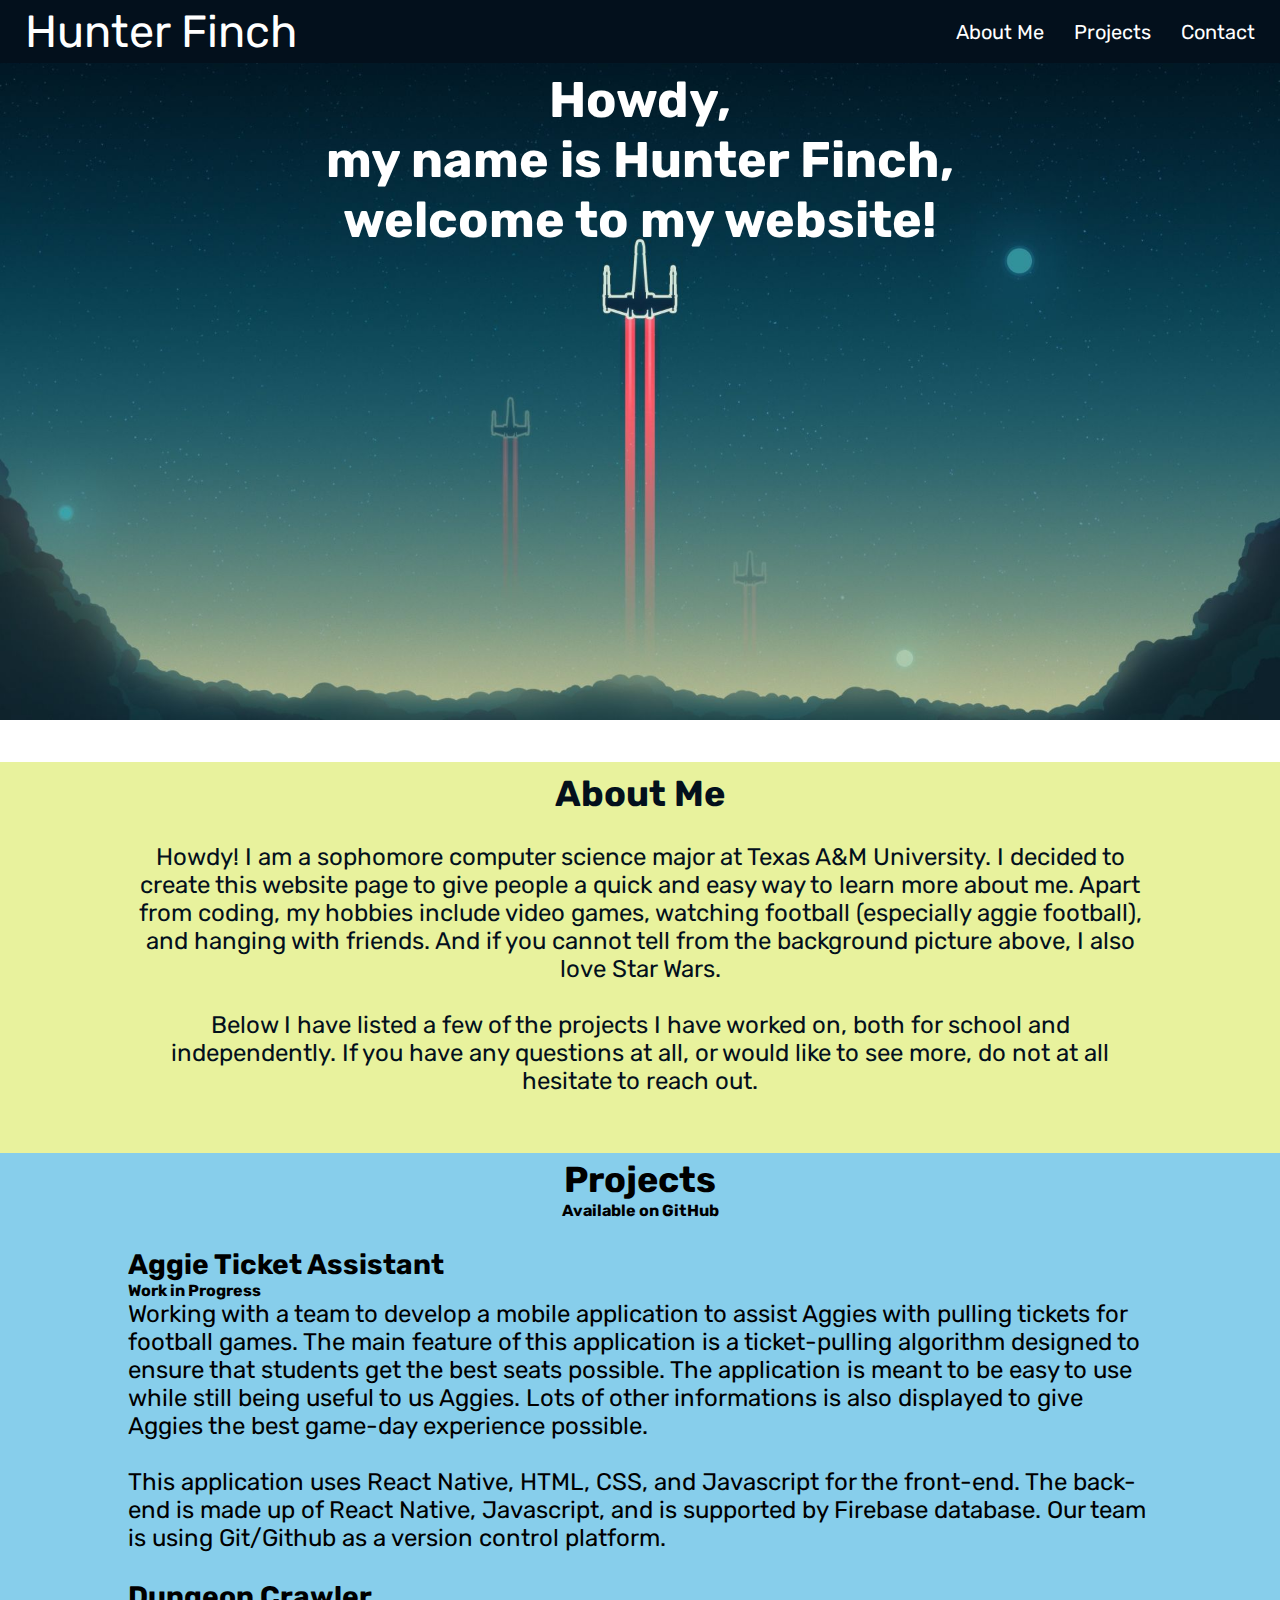
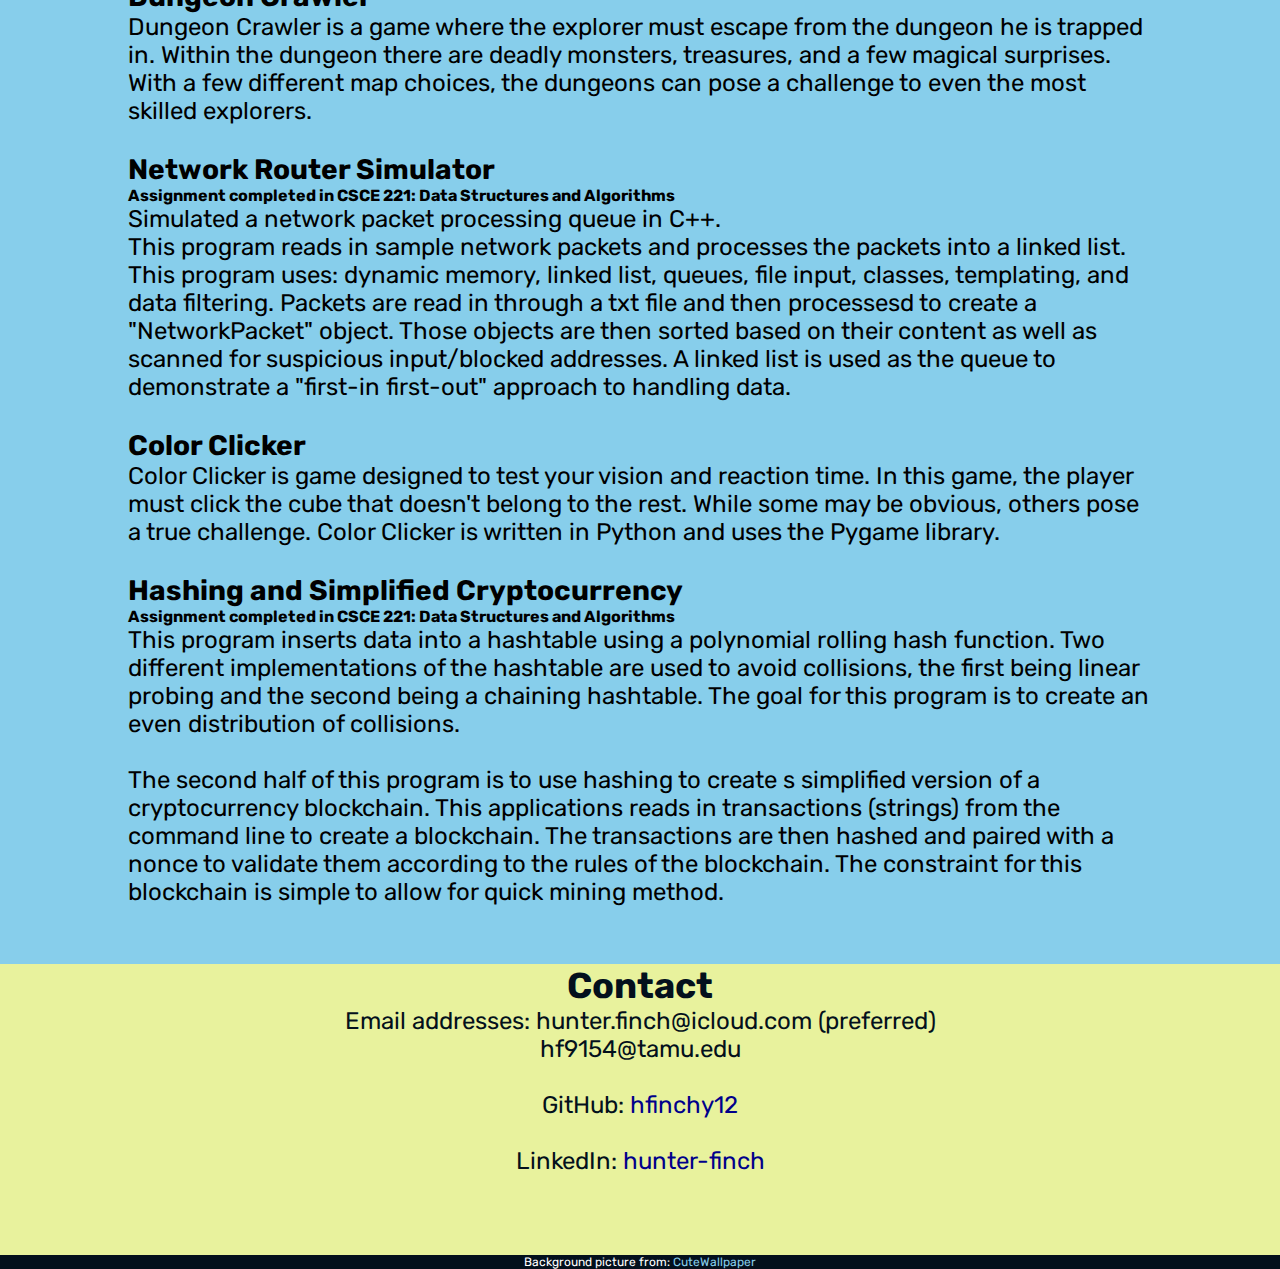
==== index.html @ 1e750029 "added projects" ====
<!doctype html>
<html lang="en">

<head>
    <!-- Required meta tags -->
    <meta charset="utf-8">
    <meta name="viewport" content="width=device-width, initial-scale=1">

    <link href="styles.css" rel="stylesheet">
    <title>Hunter Finch</title>
</head>



<body>
    <div class = "bar">
        <header class="site-header">
            <a href="#" id="myNameOnHeader">Hunter Finch</a>
            <nav class="site-navigation">
                <ul id="navbar">
                    <li id= "about"><a href="#jumpToAboutMe">About Me</a></li>
                    <li id= "projects"><a href="#jumpToProjects">Projects</a></li>
                    <li id= "contact"><a href="#jumpToContacts">Contact</a></li>
                </ul>
            </nav>
        </header>
    </div>
        


    <div class = "bodyArea">
        <main>
            <section class="introduction">
                <div class= "introstatement">
                    <h1>Howdy, </br>my name is Hunter Finch,</br>welcome to my website!</h1>
                </div>
            </section>
            <a class="jumpPoint" id="jumpToAboutMe"></a>
            <div class= "part1">
                <h2>About Me</h2></br>
                <p>
                    Howdy! I am a sophomore computer science major at Texas A&M University.
                    I decided to create this website page to give people a quick and easy way to learn more about me.
                    <!--The reason I decided to study computer science is because of the instant gratification the programming enables.
                    No other field is able to create something right in front of your eyes and then share it to the world.-->
                    Apart from coding, my hobbies include video games, watching football (especially aggie football), and hanging with friends.
                    And if you cannot tell from the background picture above, I also love Star Wars.
                <br>
                <br>
                    Below I have listed a few of the projects I have worked on, both for school and independently.
                    If you have any questions at all, or would like to see more, do not at all hesitate to reach out.
                    
                </p><br>
            </div>
            <a class="jumpPoint" id="jumpToProjects"></a>
            <div class = "part2">
                <h2 id= "projectsTitle">Projects</h2>
                <h6 id= "projectsTitle">Available on GitHub</h6><br>
                <div>
                    <h3>Aggie Ticket Assistant</h3>
                    <h6>Work in Progress</h6>
                    <p>
                        Working with a team to develop a mobile application to assist Aggies with pulling tickets for football games. 
                        The main feature of this application is a ticket-pulling algorithm designed to ensure that students get the best seats possible.
                        The application is meant to be easy to use while still being useful to us Aggies.
                        Lots of other informations is also displayed to give Aggies the best game-day experience possible.
                        <br><br>
                        This application uses React Native, HTML, CSS, and Javascript for the front-end. 
                        The back-end is made up of React Native, Javascript, and is supported by Firebase database.
                        Our team is using Git/Github as a version control platform. 
                    </p><br>
                </div>
                <div>
                    <h3>Dungeon Crawler</h3>
                    <p>
                        Dungeon Crawler is a game where the explorer must escape from the dungeon he is trapped in.
                        Within the dungeon there are deadly monsters, treasures, and a few magical surprises.
                        With a few different map choices, the dungeons can pose a challenge to even the most skilled explorers.
                    </p><br>
                </div>
                <div>
                    <h3>Network Router Simulator</h3>
                    <h6>Assignment completed in CSCE 221: Data Structures and Algorithms</h6>
                    <p>
                        Simulated a network packet processing queue in C++. <br>
                        This program reads in sample network packets and processes the packets into a linked list.
                        This program uses: dynamic memory, linked list, queues, file input, classes, templating, and data filtering.
                        Packets are read in through a txt file and then processesd to create a "NetworkPacket" object. 
                        Those objects are then sorted based on their content as well as scanned for suspicious input/blocked addresses. 
                        A linked list is used as the queue to demonstrate a "first-in first-out" approach to handling data. 
                    </p><br>
                </div>
                <div>
                    <h3>Color Clicker</h3>
                    <p>
                        Color Clicker is game designed to test your vision and reaction time. 
                        In this game, the player must click the cube that doesn't belong to the rest.
                        While some may be obvious, others pose a true challenge. 
                        Color Clicker is written in Python and uses the Pygame library.
                    </p><br>
                </div>
                <div>
                    <h3>Hashing and Simplified Cryptocurrency</h3>
                    <h6>Assignment completed in CSCE 221: Data Structures and Algorithms</h6>
                    <p>
                        This program inserts data into a hashtable using a polynomial rolling hash function. 
                        Two different implementations of the hashtable are used to avoid collisions, the first being linear probing and the second being a chaining hashtable.
                        The goal for this program is to create an even distribution of collisions.
                        <br><br>
                        The second half of this program is to use hashing to create s simplified version of a cryptocurrency blockchain.
                        This applications reads in transactions (strings) from the command line to create a blockchain. 
                        The transactions are then hashed and paired with a nonce to validate them according to the rules of the blockchain.
                        The constraint for this blockchain is simple to allow for quick mining method.
                    </p><br>
                </div>

            </div>
            <a class="jumpPoint" id="jumpToContacts"></a>
            <div class="part3">
                <h2>Contact</h2>
                <p>
                    Email addresses: hunter.finch@icloud.com (preferred)
                    <br>
                    hf9154@tamu.edu
                    <br>
                    <br>
                    GitHub: <a id= "githubLink" target= "_blank" href = "https://github.com/hfinchy12">hfinchy12</a>
                    <br>
                    <br>
                    LinkedIn: <a id = "linkedinLink" target= "_blank" href="https://www.linkedin.com/in/hunter-finch">hunter-finch</a>
                </p>
            </div>
            </main>
    </div>
        
    <div class="credits">
        <p>Background picture from:
            <a href="https://cutewallpaper.org/download.php?file=/21/minimalist-star-wars-wallpaper/Download-2560x1440-Wallpaper-X-Wing-Aircraft-Star-Wars-.jpg" id="cred-link"> CuteWallpaper</a>
        </p>
    </div>
        
        <!-- <script src="https://cdn.jsdelivr.net/npm/bootstrap@5.1.3/dist/js/bootstrap.bundle.min.js" integrity="sha384-ka7Sk0Gln4gmtz2MlQnikT1wXgYsOg+OMhuP+IlRH9sENBO0LRn5q+8nbTov4+1p" crossorigin="anonymous"></script> -->

</body>

</html>
---- styles.css ----
@import url("//fonts.googleapis.com/css2?family=Rubik&family=Space+Mono&display=swap");

* {
    box-sizing: border-box;
    margin: 0;
    padding:0;
    font-family: "Rubik", sans-serif, serif
}

html{
    scroll-behavior: smooth;
}
/* Hide scrollbar for Chrome, Safari and Opera */
body::-webkit-scrollbar {
    display: none;
}
  
/* Hide scrollbar for IE, Edge and Firefox */
body {
    -ms-overflow-style: none;  /* IE and Edge */
    scrollbar-width: none;  /* Firefox */
}
body {
    /* font-family: 'Courier New', monospace; */
    margin: 0;
}

.jumpPoint::before {
	content: "";
    display: block;
    height: 60px;
    margin: -60px 0 0;
}



a {
  text-decoration: none;
  color:white;
}

.bar{
    display: flex;
}


header{
    display: flex;
    position: fixed;
    width: 100%;
    font-size: 20px;
    padding: 5px;
    background-color:rgb(3,16,28); /* haha nice*/
    color: white;
    justify-content: flex-end;
}

#myNameOnHeader {
    flex: 1;
    font-size: 45px;
    margin: 0%;
    display: inline-block;
    justify-content: center;
    padding-top: 0px; 
    padding-bottom: 0px;
    padding-left: 20px;
}
/* header li{
    display: flex;
    flex: 1;
} */

.site-navigation {
    display: inline-block;
    flex: 1;
    margin: 0; 
    padding: 0;
    list-style: none;
}

#navbar{
    list-style: none;
    justify-content: right;
    /* padding: 22px; */
    padding-top: 15px;
    display: flex;
    margin: 0;
    padding-right: 10px;
    margin-right: 10px;

}
#about{
    padding-right: 30px;
}
#projects{
    padding-right: 30px;
}
#contact{
    padding-right: 0px;
} 

#navbar li a{
    transition: all 0.25s ease 0s;
}
#navbar li a:hover{
    color: lightskyblue;
}

/* Main Content*/
.bodyArea{
    color: white;
    margin-top: 50px;
    display: flex;
}

.introduction{
    background-image: url(xwing-bg.jpeg);
    background-position: 0px 0px;
    background-size: 100%;
    background-repeat: no-repeat;
    background-attachment: fixed;
    font-size: 25px;
    padding-top: 20px;
    display: block;
    background-color: transparent;
    text-align: center;
    width: 100%;
    align-content: center;
    justify-content: center;
    padding-bottom: 40%;
}

.part1{
    text-align: center;
    display: block;
    padding: 10px;
    padding-bottom: 30px;
    padding-left: 10%;
    padding-right: 10%;
    background-color: rgb(232, 242, 157);
    color:rgb(3,16,28);
    font-size: 24px;
}

.part2{
    display: block;
    padding: 5px;
    padding-bottom: 30px;
    padding-left: 10%;
    padding-right: 10%;
    background-color: skyblue;
    color: black;
    text-align: left;
    font-size: 24px;
    
}

#projectsTitle{
    text-align: center;
    color: black;
}
.part3{
    display: block;
    padding-bottom: 80px;
    padding-left: 10%;
    padding-right: 10%;
    background-color: rgb(232, 242, 157);
    color:rgb(3,16,28);
    text-align: center;
    font-size: 24px;
}

#email-link{
    color:darkblue;
}
#linkedinLink{
    color:darkblue;
}
#githubLink{
    color:darkblue;
}

.credits{
    background-color:rgb(3,16,28);
    text-align: center;
    color: white;   
    font-size: 12px;
}
#cred-link{
    color:skyblue;
}
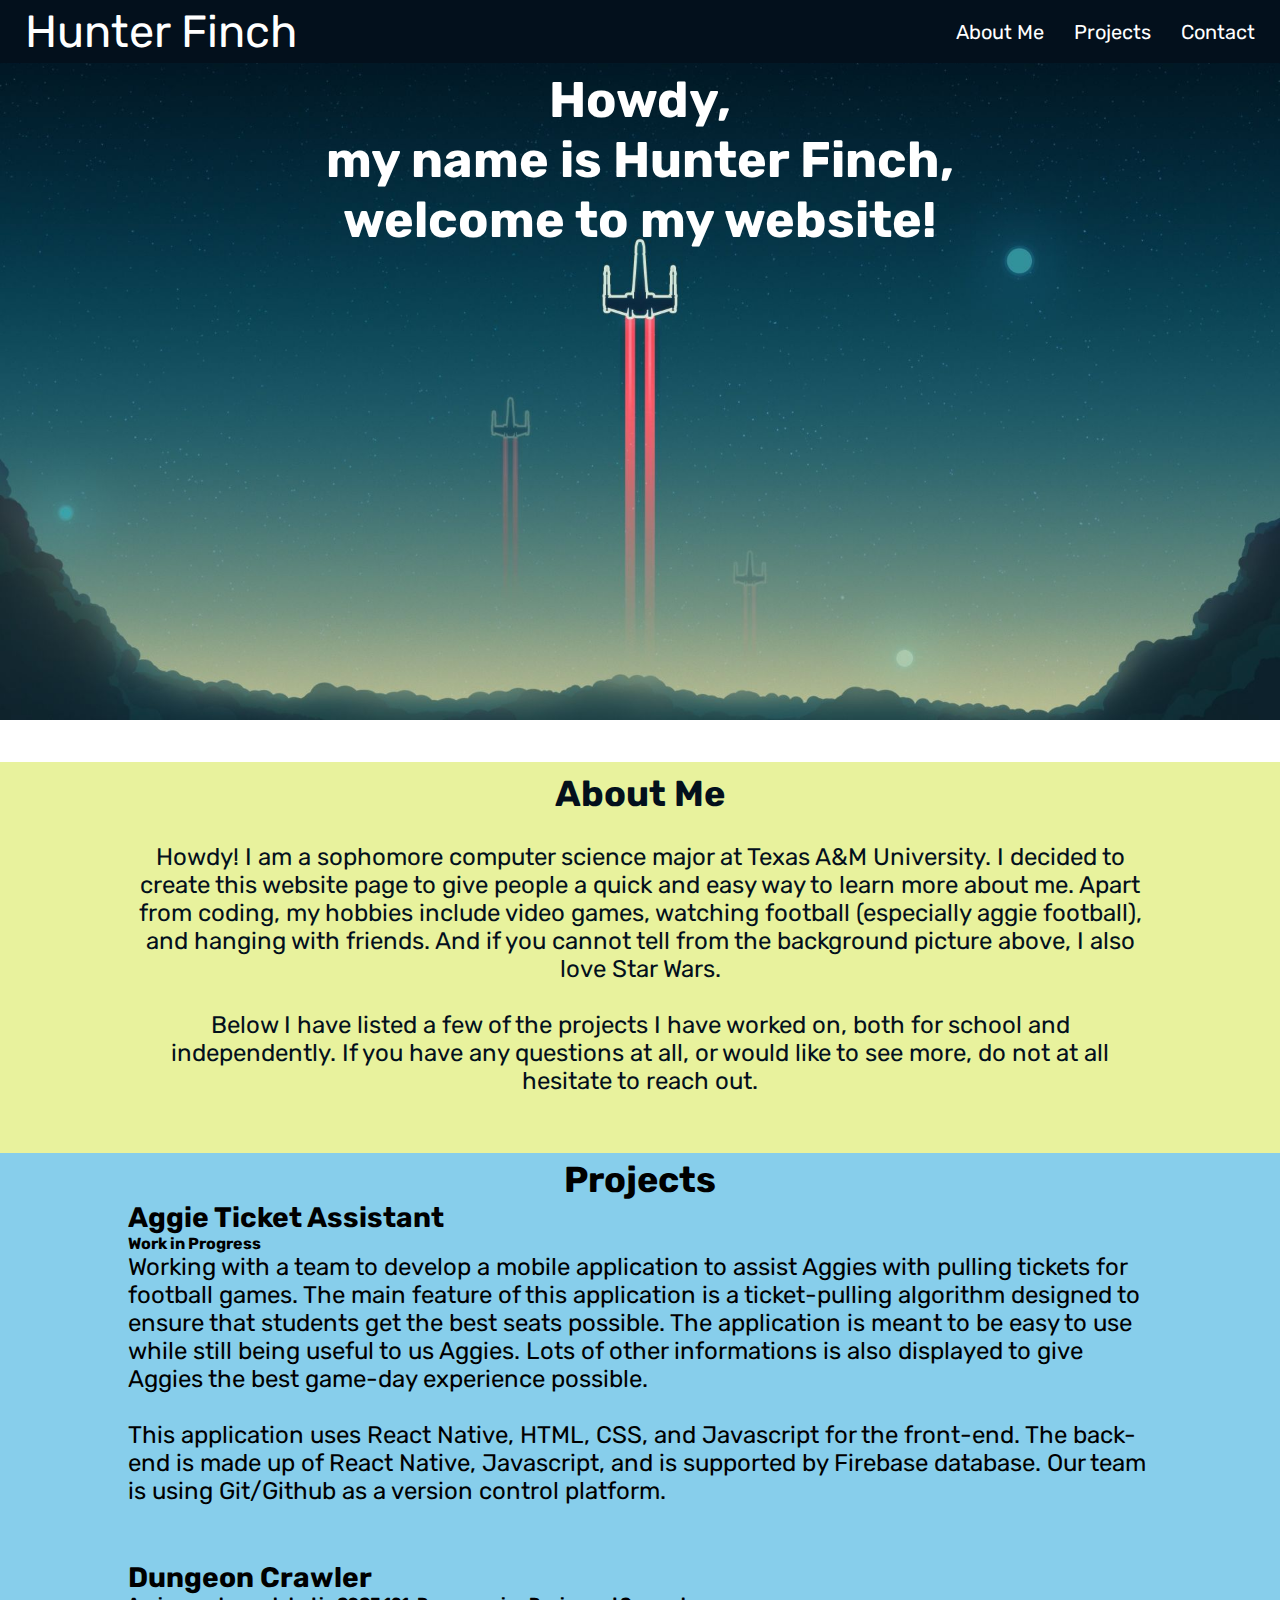
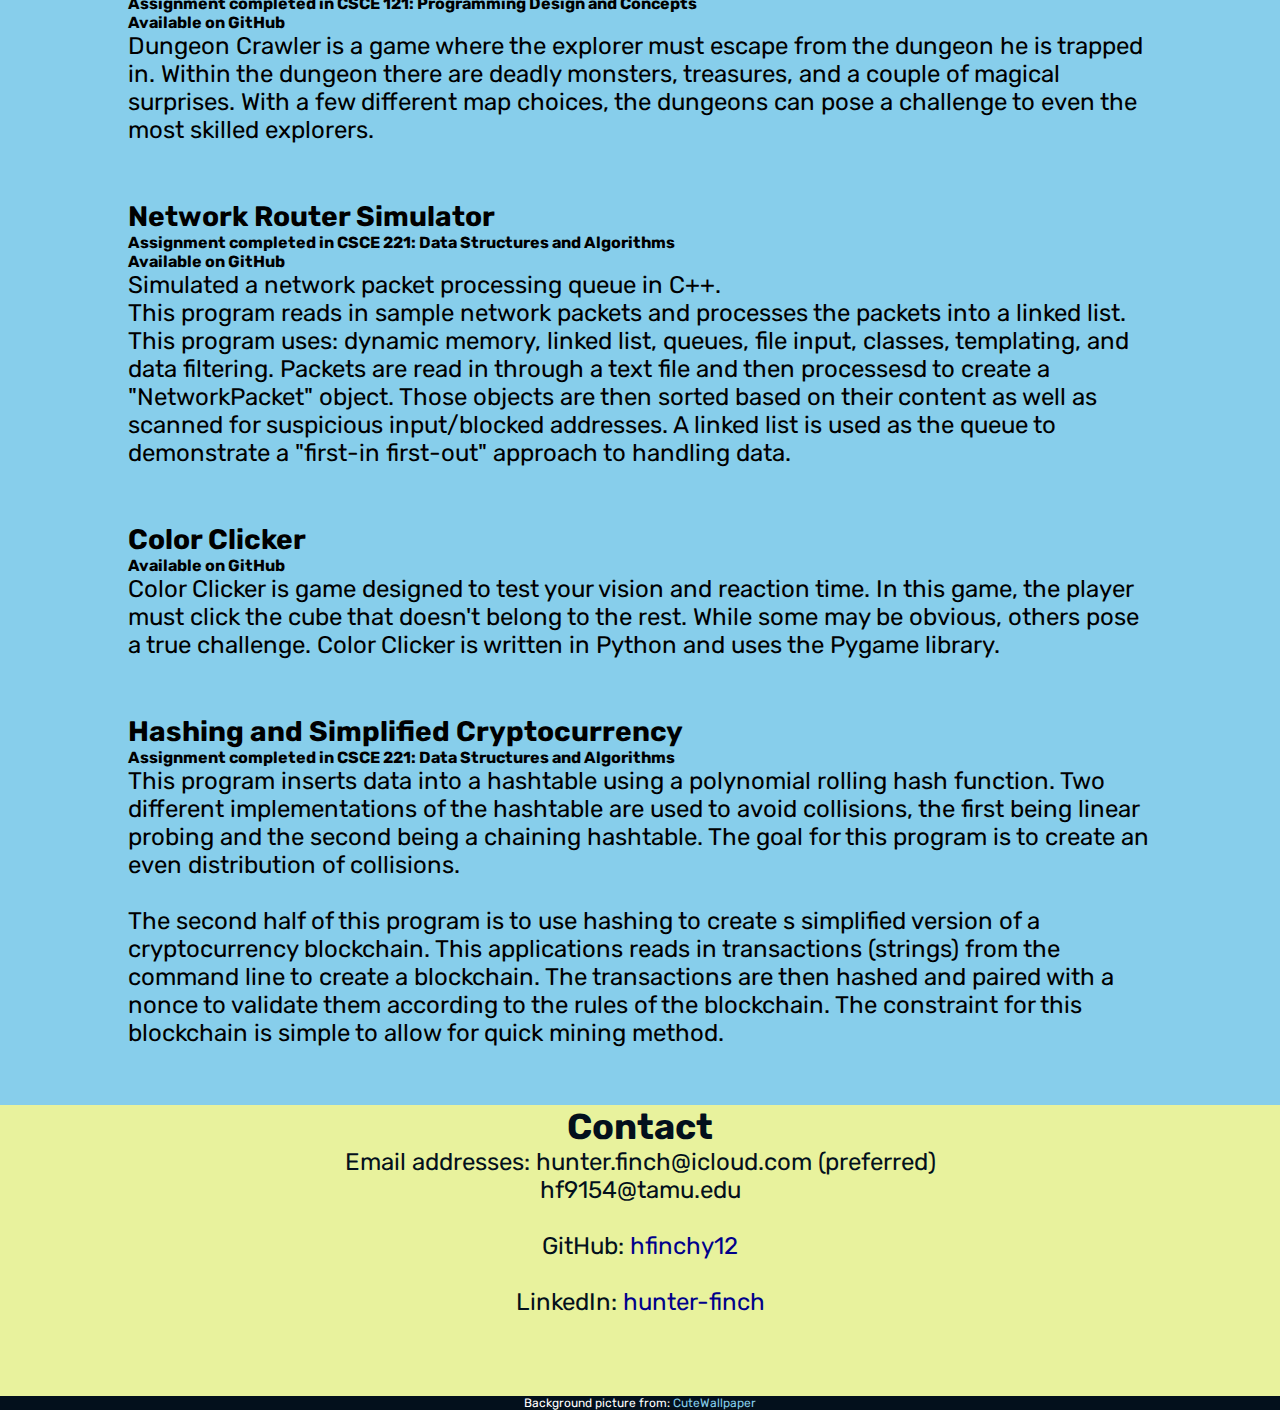
==== commit d7c60333: "updated descriptions" ====
--- a/index.html
+++ b/index.html
@@ -55,7 +55,6 @@
             <a class="jumpPoint" id="jumpToProjects"></a>
             <div class = "part2">
                 <h2 id= "projectsTitle">Projects</h2>
-                <h6 id= "projectsTitle">Available on GitHub</h6><br>
                 <div>
                     <h3>Aggie Ticket Assistant</h3>
                     <h6>Work in Progress</h6>
@@ -68,36 +67,40 @@
                         This application uses React Native, HTML, CSS, and Javascript for the front-end. 
                         The back-end is made up of React Native, Javascript, and is supported by Firebase database.
                         Our team is using Git/Github as a version control platform. 
-                    </p><br>
+                    </p><br><br>
                 </div>
                 <div>
                     <h3>Dungeon Crawler</h3>
+                    <h6>Assignment completed in CSCE 121: Programming Design and Concepts</h6>
+                    <h6>Available on GitHub</h6>
                     <p>
                         Dungeon Crawler is a game where the explorer must escape from the dungeon he is trapped in.
-                        Within the dungeon there are deadly monsters, treasures, and a few magical surprises.
+                        Within the dungeon there are deadly monsters, treasures, and a couple of magical surprises.
                         With a few different map choices, the dungeons can pose a challenge to even the most skilled explorers.
-                    </p><br>
+                    </p><br><br>
                 </div>
                 <div>
                     <h3>Network Router Simulator</h3>
                     <h6>Assignment completed in CSCE 221: Data Structures and Algorithms</h6>
+                    <h6>Available on GitHub</h6>
                     <p>
                         Simulated a network packet processing queue in C++. <br>
                         This program reads in sample network packets and processes the packets into a linked list.
                         This program uses: dynamic memory, linked list, queues, file input, classes, templating, and data filtering.
-                        Packets are read in through a txt file and then processesd to create a "NetworkPacket" object. 
+                        Packets are read in through a text file and then processesd to create a "NetworkPacket" object. 
                         Those objects are then sorted based on their content as well as scanned for suspicious input/blocked addresses. 
                         A linked list is used as the queue to demonstrate a "first-in first-out" approach to handling data. 
-                    </p><br>
+                    </p><br><br>
                 </div>
                 <div>
                     <h3>Color Clicker</h3>
+                    <h6>Available on GitHub</h6>
                     <p>
                         Color Clicker is game designed to test your vision and reaction time. 
                         In this game, the player must click the cube that doesn't belong to the rest.
                         While some may be obvious, others pose a true challenge. 
                         Color Clicker is written in Python and uses the Pygame library.
-                    </p><br>
+                    </p><br><br>
                 </div>
                 <div>
                     <h3>Hashing and Simplified Cryptocurrency</h3>
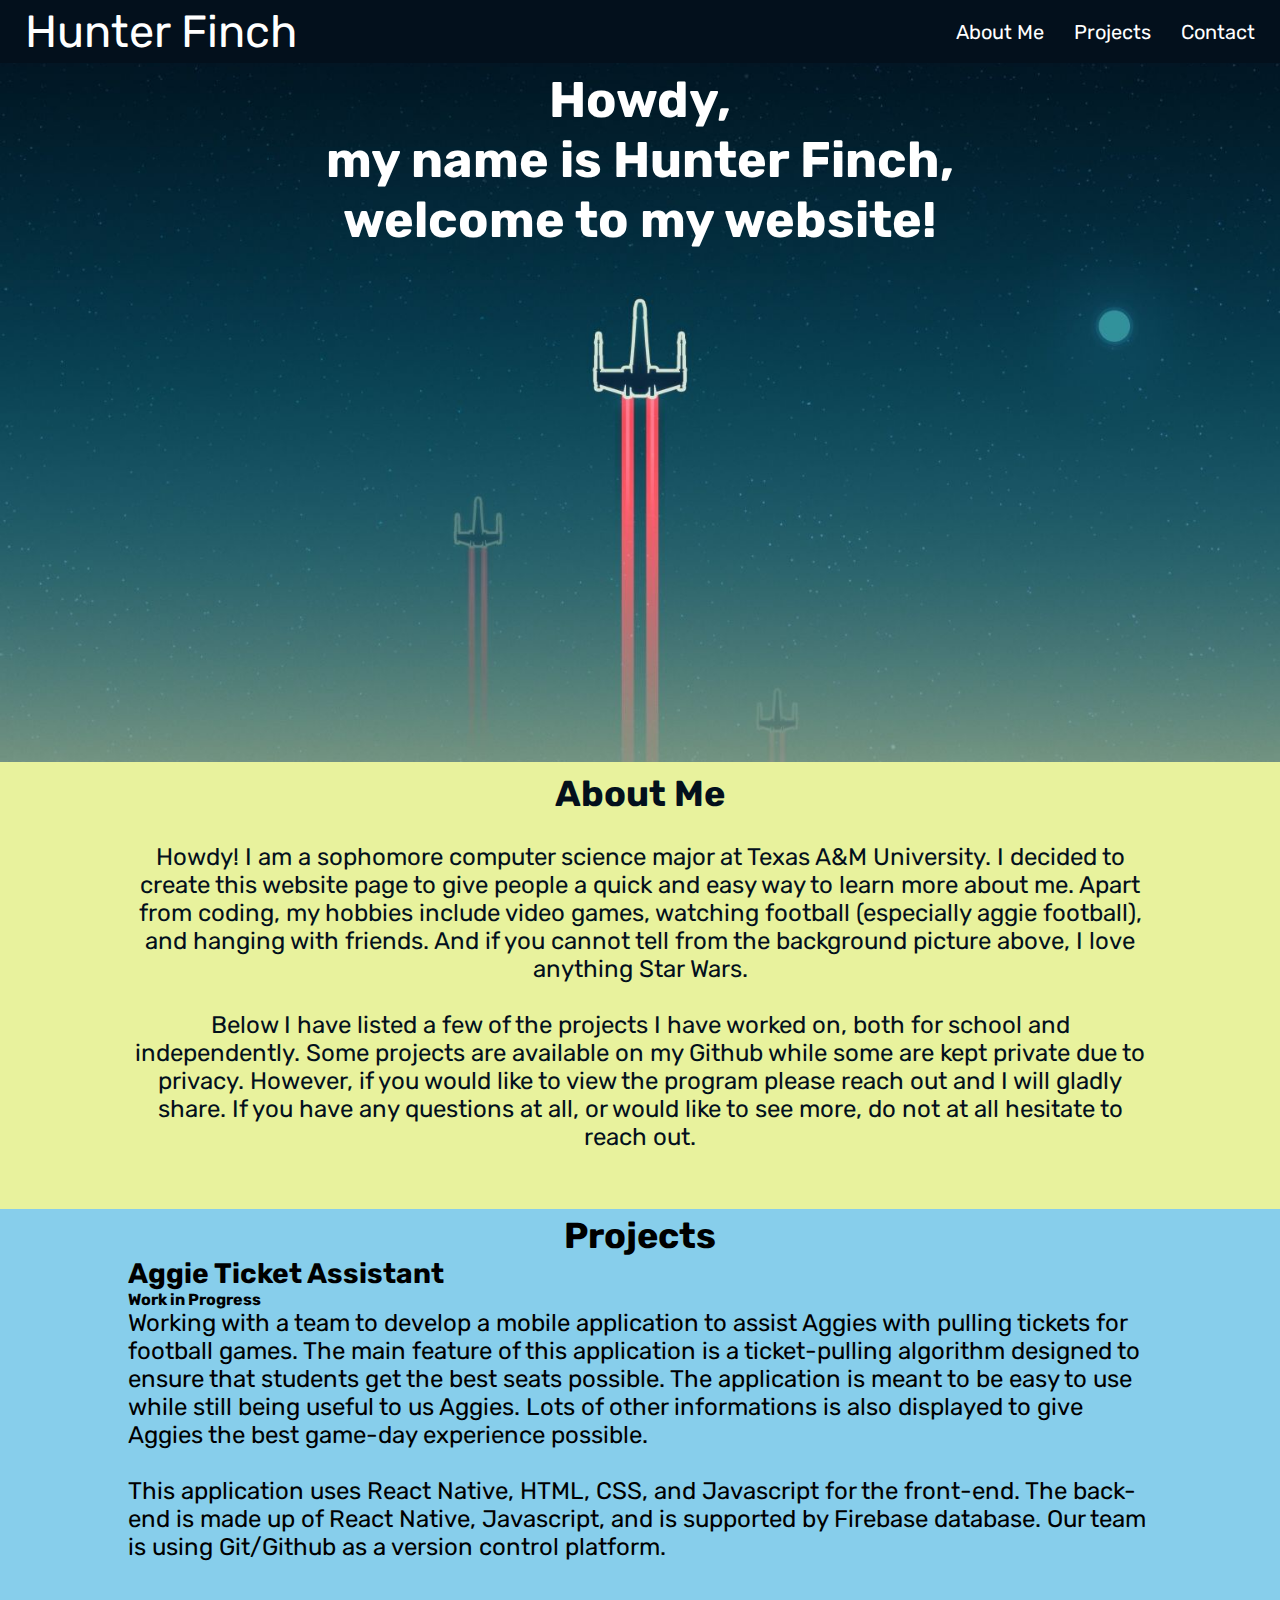
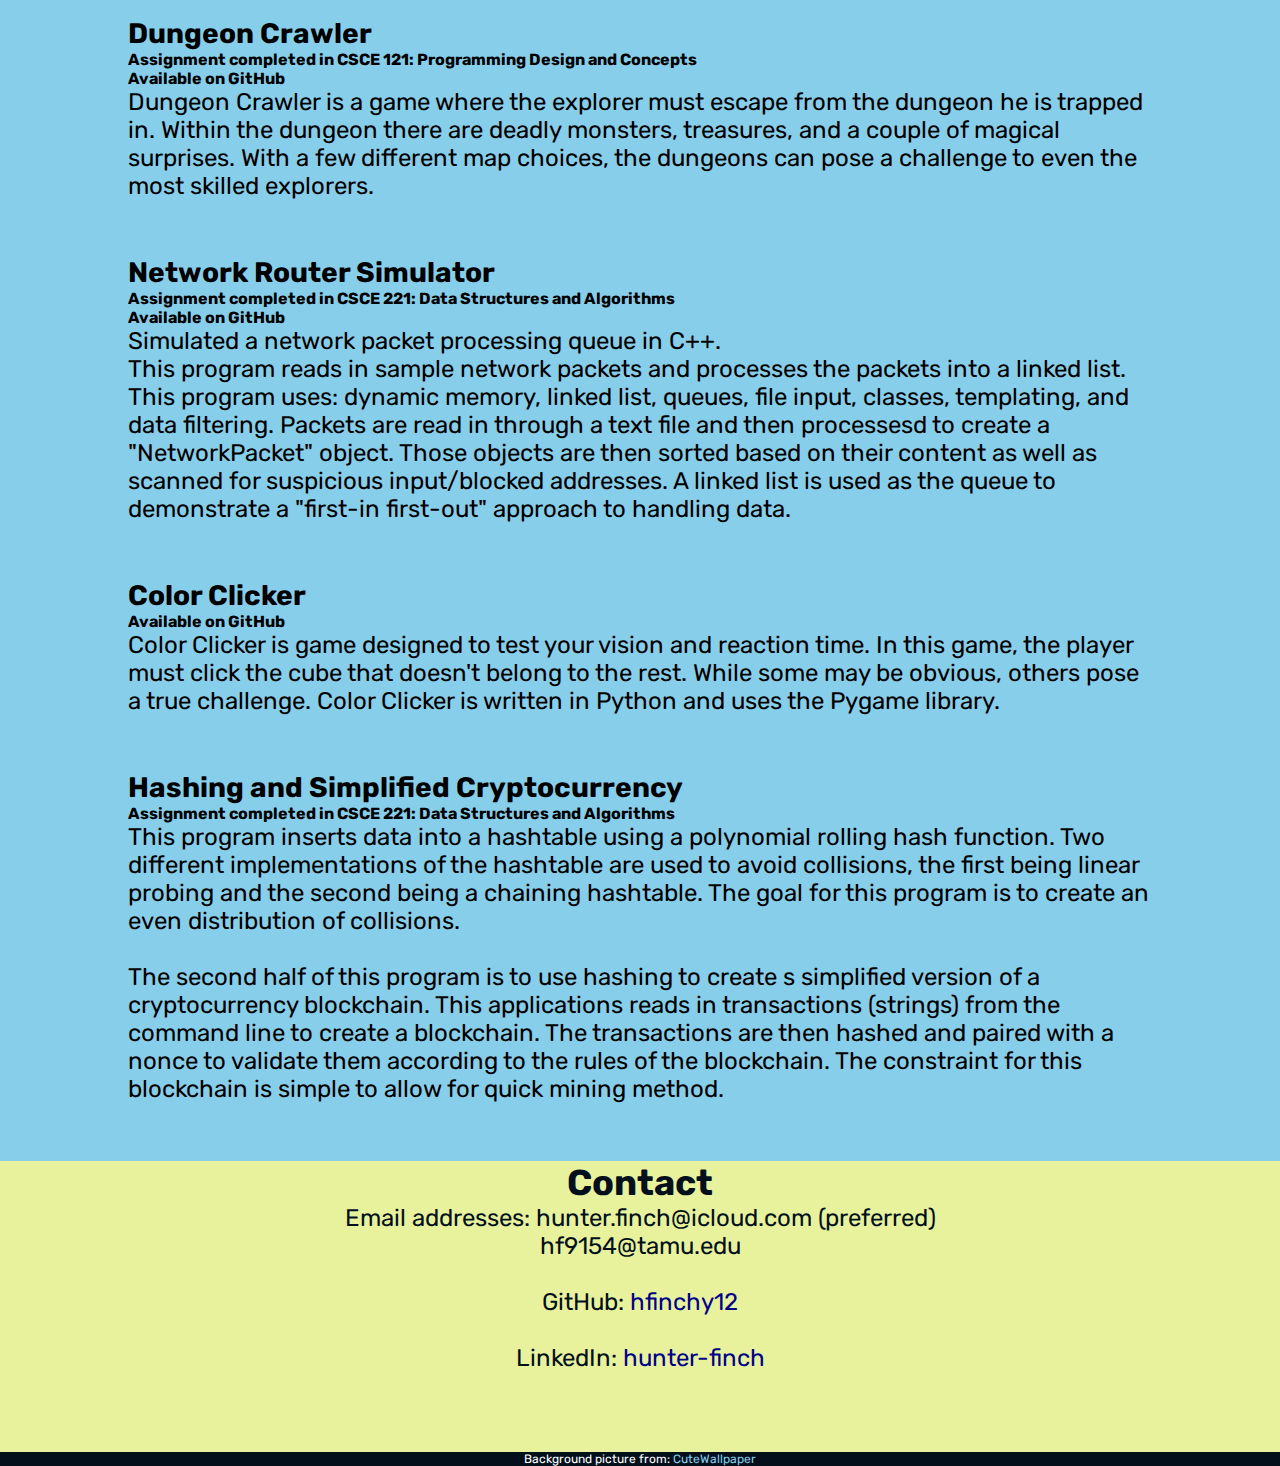
==== commit 9ba21422: "minor updates" ====
--- a/index.html
+++ b/index.html
@@ -44,10 +44,12 @@
                     <!--The reason I decided to study computer science is because of the instant gratification the programming enables.
                     No other field is able to create something right in front of your eyes and then share it to the world.-->
                     Apart from coding, my hobbies include video games, watching football (especially aggie football), and hanging with friends.
-                    And if you cannot tell from the background picture above, I also love Star Wars.
+                    And if you cannot tell from the background picture above, I love anything Star Wars.
                 <br>
                 <br>
                     Below I have listed a few of the projects I have worked on, both for school and independently.
+                    Some projects are available on my Github while some are kept private due to privacy. 
+                    However, if you would like to view the program please reach out and I will gladly share.
                     If you have any questions at all, or would like to see more, do not at all hesitate to reach out.
                     
                 </p><br>
--- a/styles.css
+++ b/styles.css
@@ -115,8 +115,10 @@
 
 .introduction{
     background-image: url(xwing-bg.jpeg);
-    background-position: 0px 0px;
-    background-size: 100%;
+    /* background-position: 0px 0px; */
+    background-position: top center;
+    /* background-size: 100%; */
+    background-size: cover;
     background-repeat: no-repeat;
     background-attachment: fixed;
     font-size: 25px;
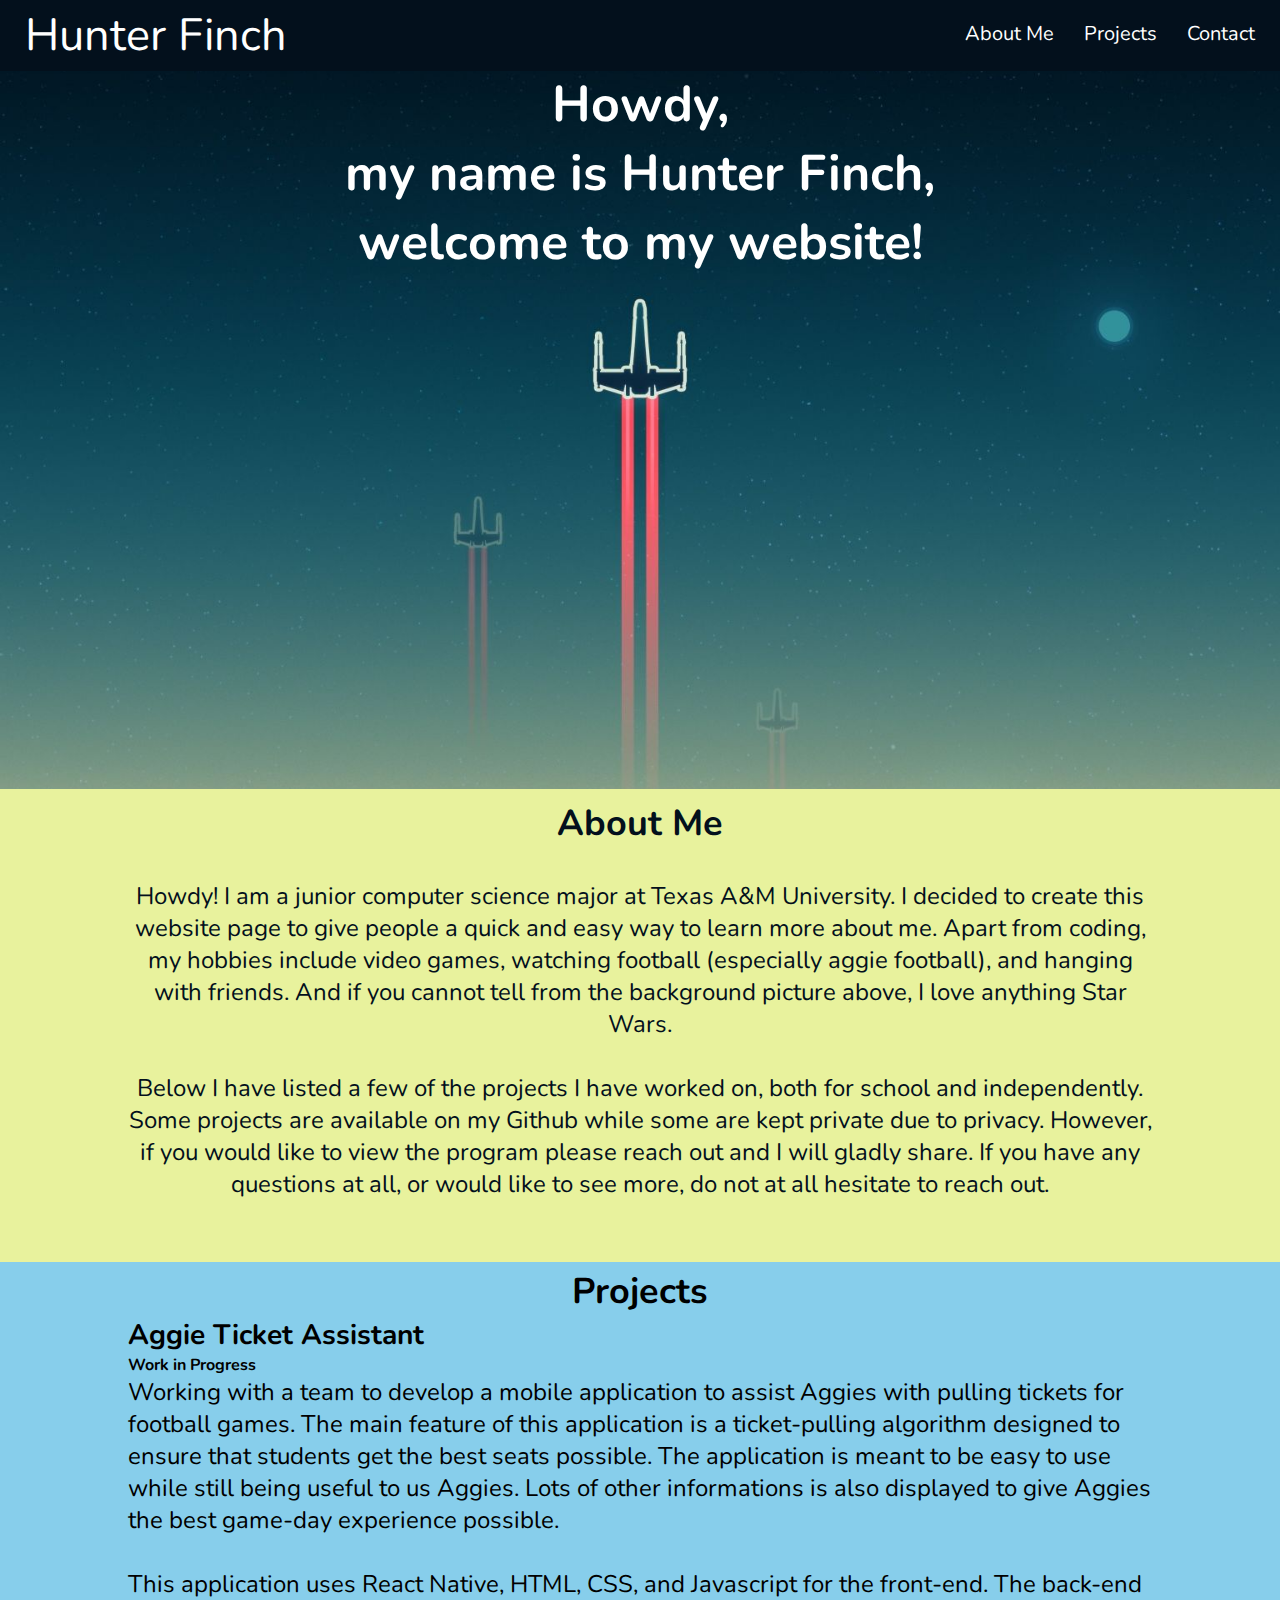
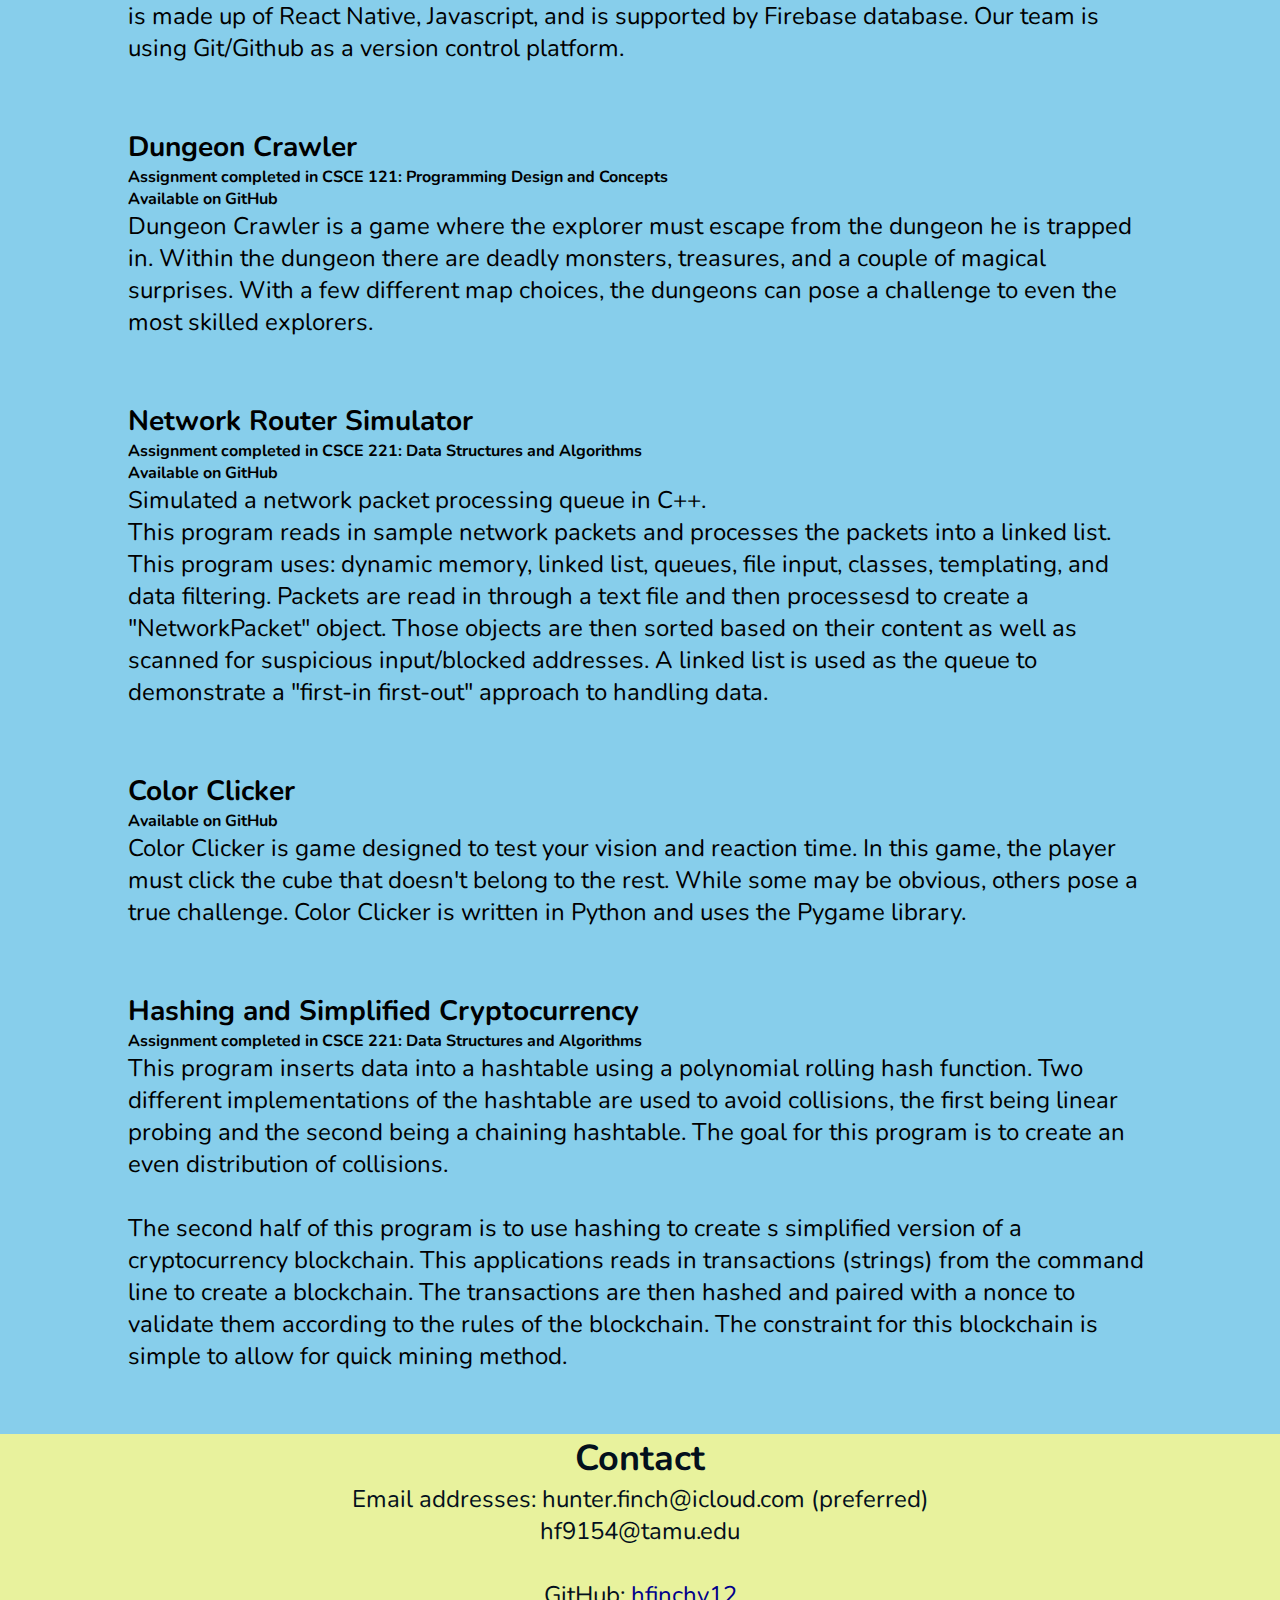
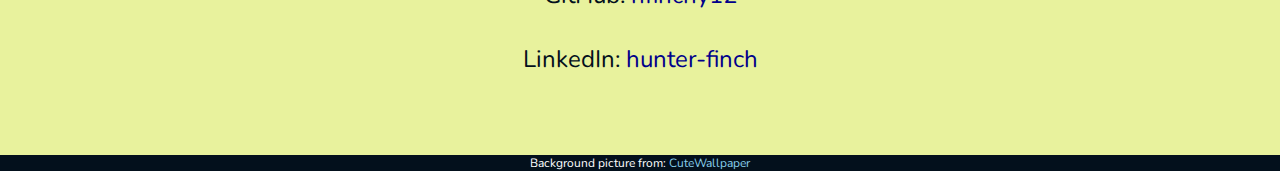
==== commit eca405aa: "updated classification" ====
--- a/index.html
+++ b/index.html
@@ -39,7 +39,7 @@
             <div class= "part1">
                 <h2>About Me</h2></br>
                 <p>
-                    Howdy! I am a sophomore computer science major at Texas A&M University.
+                    Howdy! I am a junior computer science major at Texas A&M University.
                     I decided to create this website page to give people a quick and easy way to learn more about me.
                     <!--The reason I decided to study computer science is because of the instant gratification the programming enables.
                     No other field is able to create something right in front of your eyes and then share it to the world.-->
@@ -148,4 +148,4 @@
 
 </body>
 
-</html>+</html>
--- a/styles.css
+++ b/styles.css
@@ -1,10 +1,12 @@
-@import url("//fonts.googleapis.com/css2?family=Rubik&family=Space+Mono&display=swap");
+/* @import url("//fonts.googleapis.com/css2?family=Rubik&family=Space+Mono&display=swap"); */
+@import url('https://fonts.googleapis.com/css2?family=Nunito&display=swap');
 
 * {
     box-sizing: border-box;
     margin: 0;
     padding:0;
-    font-family: "Rubik", sans-serif, serif
+    /* font-family: "Rubik", sans-serif, serif */
+    font-family: 'Nunito', sans-serif;
 }
 
 html{
@@ -21,7 +23,6 @@
     scrollbar-width: none;  /* Firefox */
 }
 body {
-    /* font-family: 'Courier New', monospace; */
     margin: 0;
 }
 
@@ -41,8 +42,14 @@
 
 .bar{
     display: flex;
-}
-
+    margin: 0;
+    padding: 0;
+    overflow: hidden;
+}
+
+h3{
+    font-weight: bolder;
+}
 
 header{
     display: flex;
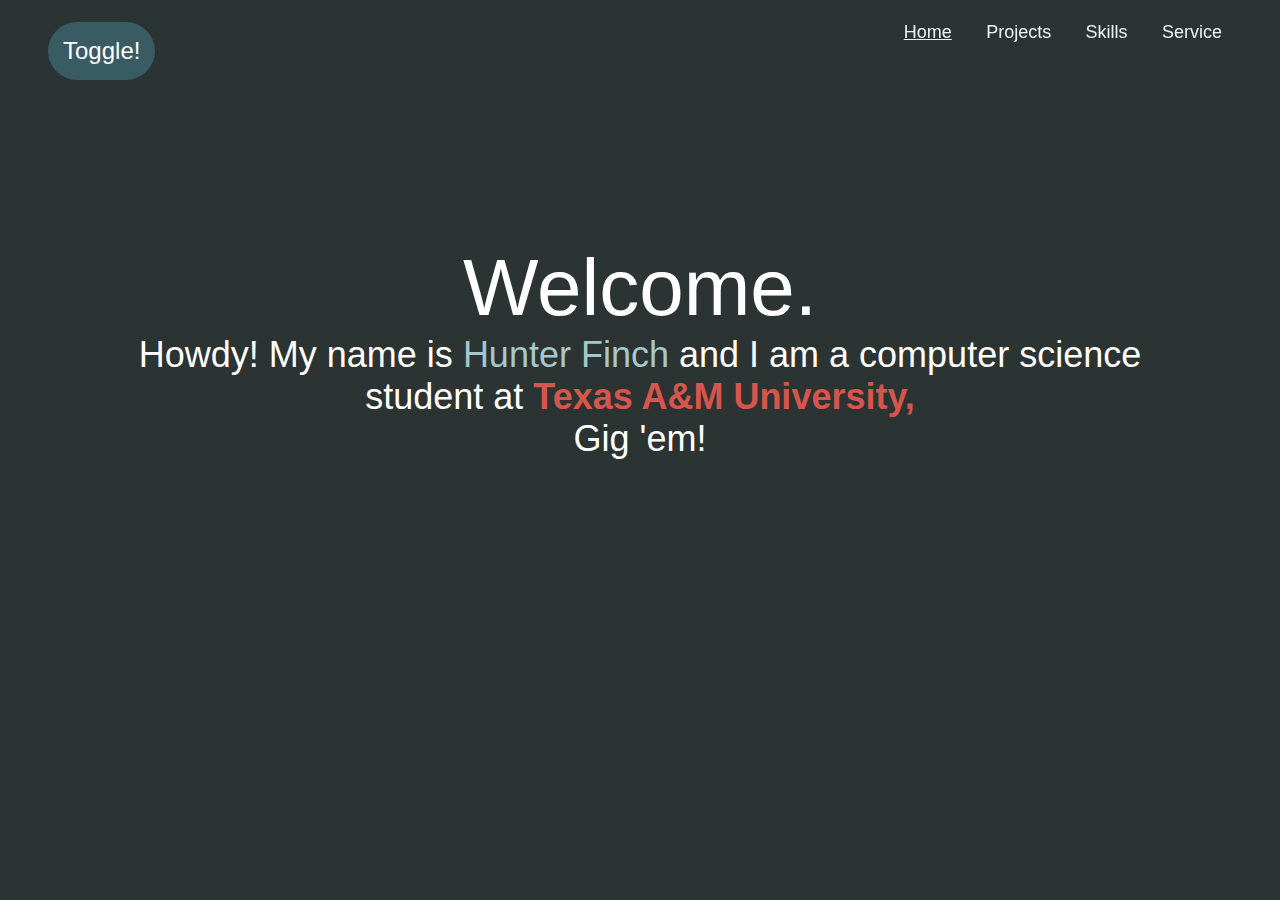
==== commit ad62c49a: "new website" ====
--- a/index.html
+++ b/index.html
@@ -1,151 +1,121 @@
-<!doctype html>
+<!DOCTYPE html>
 <html lang="en">
 
 <head>
-    <!-- Required meta tags -->
-    <meta charset="utf-8">
-    <meta name="viewport" content="width=device-width, initial-scale=1">
+    <meta charset="UTF-8">
+    <meta http-equiv="X-UA-Compatible" content="IE=edge">
+    <meta name="viewport" content="width=device-width, initial-scale=1.0">
+    <title>Hunter Finch - Home</title>
+    <link href="styles.css" rel="stylesheet">
+    <!-- <link href="styles2.css" rel="stylesheet"> -->
+    <!-- <link rel="icon" type="image/x-icon" href="/images/favicon.ico"> -->
+    <script>
+        var theme = document.getElementsByTagName('link')[0];
+        theme.setAttribute('href', localStorage.getItem('css'));
 
-    <link href="styles.css" rel="stylesheet">
-    <title>Hunter Finch</title>
+        function loadstyle() {
+            if (localStorage.getItem('css') == null) { // if no prev style, load default
+                theme.setAttribute('href', 'styles.css');
+            } else {
+                theme.setAttribute('href', localStorage.getItem('css'));
+            }
+        }
+
+        function toggleTheme() {
+            if (theme.getAttribute('href') == 'styles.css') {
+                localStorage.setItem("css", "styles2.css");
+                theme.setAttribute('href', localStorage.getItem("css"));
+            } else {
+                localStorage.setItem("css", "styles.css");
+                theme.setAttribute('href', localStorage.getItem("css"));
+            }
+        }
+        loadstyle(); // do right away
+    </script>
 </head>
 
+<body id="body">
+    <div class="outer-wrapper">
+        <div class="navbar">
+            <nav class='navnav'>
+                <ul class="navitems">
+                    <li id="homelink"><a href="#">Home</a></li>
+                    <li><a href="./projects_v2.html">Projects</a></li>
+                    <li><a href="./skills.html">Skills</a></li>
+                    <li><a href="./service.html">Service</a></li>
+                </ul>
 
+            </nav>
+            <nav class="togglebutton">
+                <button class="toggle" onclick="toggleTheme()">Toggle!</button>
+                <!-- <ul class="toggle">
+                    <li><a href="#">Toggle!</a></li>
+                </ul> -->
+            </nav>
+        </div>
 
-<body>
-    <div class = "bar">
-        <header class="site-header">
-            <a href="#" id="myNameOnHeader">Hunter Finch</a>
-            <nav class="site-navigation">
-                <ul id="navbar">
-                    <li id= "about"><a href="#jumpToAboutMe">About Me</a></li>
-                    <li id= "projects"><a href="#jumpToProjects">Projects</a></li>
-                    <li id= "contact"><a href="#jumpToContacts">Contact</a></li>
-                </ul>
-            </nav>
-        </header>
-    </div>
-        
+        <div class="about_wrapper">
+            <div class="about_inner">
+                <div class="aboutpanel">
+                    <section class="intro" id="zen-intro">
+                        <header role="banner">
+                            <h1 id="welcome">Welcome.</h1>
+                        </header>
 
+                        <div class="aboutme" id="aboutme" role="article">
+                            <p>Howdy! My name is <a href="https://www.linkedin.com/in/hunter-finch" target="_blank" id="namelink">Hunter Finch</a> and I am a computer science student at
+                                <a href="https://www.tamu.edu/" id="tamu" target="_blank">Texas A&M University, </a> <br><b>Gig 'em!</b></p>
+                        </div>
+                    </section>
 
-    <div class = "bodyArea">
-        <main>
-            <section class="introduction">
-                <div class= "introstatement">
-                    <h1>Howdy, </br>my name is Hunter Finch,</br>welcome to my website!</h1>
                 </div>
-            </section>
-            <a class="jumpPoint" id="jumpToAboutMe"></a>
-            <div class= "part1">
-                <h2>About Me</h2></br>
-                <p>
-                    Howdy! I am a junior computer science major at Texas A&M University.
-                    I decided to create this website page to give people a quick and easy way to learn more about me.
-                    <!--The reason I decided to study computer science is because of the instant gratification the programming enables.
-                    No other field is able to create something right in front of your eyes and then share it to the world.-->
-                    Apart from coding, my hobbies include video games, watching football (especially aggie football), and hanging with friends.
-                    And if you cannot tell from the background picture above, I love anything Star Wars.
-                <br>
-                <br>
-                    Below I have listed a few of the projects I have worked on, both for school and independently.
-                    Some projects are available on my Github while some are kept private due to privacy. 
-                    However, if you would like to view the program please reach out and I will gladly share.
-                    If you have any questions at all, or would like to see more, do not at all hesitate to reach out.
-                    
-                </p><br>
-            </div>
-            <a class="jumpPoint" id="jumpToProjects"></a>
-            <div class = "part2">
-                <h2 id= "projectsTitle">Projects</h2>
-                <div>
-                    <h3>Aggie Ticket Assistant</h3>
-                    <h6>Work in Progress</h6>
-                    <p>
-                        Working with a team to develop a mobile application to assist Aggies with pulling tickets for football games. 
-                        The main feature of this application is a ticket-pulling algorithm designed to ensure that students get the best seats possible.
-                        The application is meant to be easy to use while still being useful to us Aggies.
-                        Lots of other informations is also displayed to give Aggies the best game-day experience possible.
-                        <br><br>
-                        This application uses React Native, HTML, CSS, and Javascript for the front-end. 
-                        The back-end is made up of React Native, Javascript, and is supported by Firebase database.
-                        Our team is using Git/Github as a version control platform. 
-                    </p><br><br>
+                <div class="aboutpanel">
+                    <div class="part1" id="part1id" role="article">
+                        <h3>About Me</h3>
+                        <p id="aboutmeid">
+                            Ever since I was young, I have been captivated by technology and its ability to make my life easier. Now I have reached the point in my life where I get to create software to fascinate others. Through my learning experiences, I have gotten to see how
+                            programs can take in simple data, and turn that into something useful - something that makes you say "woah that was cool". My education experiences have given me a mere glimpse of the power of data and algorithms, yet I understand
+                            I have hardly scratched the surface. Although I am not certain, I am currently interested in <a href="https://en.wikipedia.org/wiki/Machine_learning" target="_blank" id="MLlink">machine learning</a>                            and the endless opportunities that it can create. I am currently looking for an internship in software engineering to develop my technical skills, as well as refine my personal interest to choose a field of study to pursue
+                            full-time.
+                            <br><br> Apart from coding, I enjoy listening to music and anything outdoors (especially at the same). I hope to one day travel all across the world and visit the <a href="https://www.harpersbazaar.com/culture/travel-dining/g7171/most-beautiful-places-in-the-world/"
+                                target="_blank" id="MLlink">most beautiful places on earth</a>.
+                        </p>
+                    </div>
+
                 </div>
-                <div>
-                    <h3>Dungeon Crawler</h3>
-                    <h6>Assignment completed in CSCE 121: Programming Design and Concepts</h6>
-                    <h6>Available on GitHub</h6>
-                    <p>
-                        Dungeon Crawler is a game where the explorer must escape from the dungeon he is trapped in.
-                        Within the dungeon there are deadly monsters, treasures, and a couple of magical surprises.
-                        With a few different map choices, the dungeons can pose a challenge to even the most skilled explorers.
-                    </p><br><br>
+                <div class="aboutpanel">
+                    <div class="picsss">
+                        <a href="https://skyranch.org/" target="_blank" class="pics">
+                            <img src="me.jpg" alt="Me (middle)" id="kyle" />
+                        </a>
+                    </div>
+
                 </div>
-                <div>
-                    <h3>Network Router Simulator</h3>
-                    <h6>Assignment completed in CSCE 221: Data Structures and Algorithms</h6>
-                    <h6>Available on GitHub</h6>
-                    <p>
-                        Simulated a network packet processing queue in C++. <br>
-                        This program reads in sample network packets and processes the packets into a linked list.
-                        This program uses: dynamic memory, linked list, queues, file input, classes, templating, and data filtering.
-                        Packets are read in through a text file and then processesd to create a "NetworkPacket" object. 
-                        Those objects are then sorted based on their content as well as scanned for suspicious input/blocked addresses. 
-                        A linked list is used as the queue to demonstrate a "first-in first-out" approach to handling data. 
-                    </p><br><br>
-                </div>
-                <div>
-                    <h3>Color Clicker</h3>
-                    <h6>Available on GitHub</h6>
-                    <p>
-                        Color Clicker is game designed to test your vision and reaction time. 
-                        In this game, the player must click the cube that doesn't belong to the rest.
-                        While some may be obvious, others pose a true challenge. 
-                        Color Clicker is written in Python and uses the Pygame library.
-                    </p><br><br>
-                </div>
-                <div>
-                    <h3>Hashing and Simplified Cryptocurrency</h3>
-                    <h6>Assignment completed in CSCE 221: Data Structures and Algorithms</h6>
-                    <p>
-                        This program inserts data into a hashtable using a polynomial rolling hash function. 
-                        Two different implementations of the hashtable are used to avoid collisions, the first being linear probing and the second being a chaining hashtable.
-                        The goal for this program is to create an even distribution of collisions.
-                        <br><br>
-                        The second half of this program is to use hashing to create s simplified version of a cryptocurrency blockchain.
-                        This applications reads in transactions (strings) from the command line to create a blockchain. 
-                        The transactions are then hashed and paired with a nonce to validate them according to the rules of the blockchain.
-                        The constraint for this blockchain is simple to allow for quick mining method.
-                    </p><br>
+                <div class="aboutpanel">
+                    <div class="footer">
+                        <p id="contactme">Contact Me!</p>
+                        <!-- <p class="contactli">hunter.finch@icloud.com</p> -->
+                        <!-- <p class="contactli">hf9154@tamu.edu</p> -->
+                        <a href="mailto: hunter.finch@icloud.com" class="contactli">hunter.finch@icloud.com</a>
+                        <a href="mailto: hf9154@tamu.edu" class="contactli">hf9154@tamu.edu</a>
+                        <!-- <p class="contactli">Linkedin</p> -->
+                        <a href="https://www.linkedin.com/in/hunter-finch" target="_blank" class="contactli" id="linked">Linkedin</a>
+                        <!-- <ul class="footerlist">
+                            <li class="contactli">hunter.finch@icloud.com</li>
+                            <li class="contactli">hf9154@tamu.edu</li>
+                            <li class="contactli">linkedin</li>
+                        </ul> -->
+                    </div>
+
                 </div>
 
+                <!-- <div class="main-area" id="main-area-id" role="main">
+                </div> -->
+
             </div>
-            <a class="jumpPoint" id="jumpToContacts"></a>
-            <div class="part3">
-                <h2>Contact</h2>
-                <p>
-                    Email addresses: hunter.finch@icloud.com (preferred)
-                    <br>
-                    hf9154@tamu.edu
-                    <br>
-                    <br>
-                    GitHub: <a id= "githubLink" target= "_blank" href = "https://github.com/hfinchy12">hfinchy12</a>
-                    <br>
-                    <br>
-                    LinkedIn: <a id = "linkedinLink" target= "_blank" href="https://www.linkedin.com/in/hunter-finch">hunter-finch</a>
-                </p>
-            </div>
-            </main>
+        </div>
+
     </div>
-        
-    <div class="credits">
-        <p>Background picture from:
-            <a href="https://cutewallpaper.org/download.php?file=/21/minimalist-star-wars-wallpaper/Download-2560x1440-Wallpaper-X-Wing-Aircraft-Star-Wars-.jpg" id="cred-link"> CuteWallpaper</a>
-        </p>
-    </div>
-        
-        <!-- <script src="https://cdn.jsdelivr.net/npm/bootstrap@5.1.3/dist/js/bootstrap.bundle.min.js" integrity="sha384-ka7Sk0Gln4gmtz2MlQnikT1wXgYsOg+OMhuP+IlRH9sENBO0LRn5q+8nbTov4+1p" crossorigin="anonymous"></script> -->
-
 </body>
 
-</html>
+</html>--- a/styles.css
+++ b/styles.css
@@ -1,200 +1,586 @@
-/* @import url("//fonts.googleapis.com/css2?family=Rubik&family=Space+Mono&display=swap"); */
+/* #2C3333 #395B64 #A5C9CA #E7F6F2 */
+
 @import url('https://fonts.googleapis.com/css2?family=Nunito&display=swap');
-
 * {
+    -webkit-box-sizing: border-box;
+    -moz-box-sizing: border-box;
+    padding: 0;
+    margin: 0;
     box-sizing: border-box;
+    font-family: "Monserrat", sans-serif;
+    font-weight: 500;
+}
+
+
+/* Hide scrollbar for Chrome, Safari and Opera */
+
+::-webkit-scrollbar {
+    display: none;
+}
+
+html {
+    scroll-behavior: smooth;
+}
+
+
+/* Hide scrollbar for IE, Edge and Firefox */
+
+body {
+    -ms-overflow-style: none;
+    /* IE and Edge */
+    scrollbar-width: none;
+    /* Firefox */
+    scroll-behavior: smooth;
+}
+
+.navbar {
+    display: flex;
+    /* padding-top: 100px; */
+}
+
+.navnav {
+    /* position: relative; */
+    position: fixed;
+    display: flex;
+    right: 0px;
+    /* left: 90%; */
+    top: 6px;
+    padding: 1em 3em;
+    margin-bottom: 50px;
+    margin-bottom: 0;
+    z-index: 1;
+}
+
+.navitems {
+    display: flex;
+    margin-left: 1.5em;
+    right: 4em;
+    text-decoration: none;
+    text-transform: uppercase;
+    /* color: #A27B5C;  */
+}
+
+.togglebutton {
+    position: fixed;
+    display: flex;
+    left: 0px;
+    /* left: 90%; */
+    top: 6px;
+    padding: 1em 3em;
+    margin-bottom: 50px;
+    margin-bottom: 0;
+    z-index: 1;
+    /* font-size: xx-large; */
+}
+
+.toggle {
+    text-decoration: none;
+    text-transform: uppercase;
+    /* font-size: 50%; */
+    /* color: #DCD7C9; */
+    color: #2C3333;
+    background-color: #2C3333;
+    padding: 15px;
+    border-radius: 50px;
+    text-transform: none;
+    background-color: #395B64;
+    color: white;
+    font-size: 150%;
+    border: 0;
+    cursor: pointer;
+}
+
+li {
+    list-style: none;
+    transition: all 0.4s;
+    /* margin-left: 1.5em; */
+    margin-left: .8em;
+    font-size: large;
+    text-decoration: none;
+    /* text-transform: uppercase; */
+    text-transform: none;
+}
+
+.navitems li:hover {
+    transform: scale(1.3);
+    color: white;
+}
+
+.toggle li:hover {
+    transform: scale(1.3);
+    color: white;
+}
+
+.navitems a {
+    text-decoration: none;
+    text-transform: uppercase;
+    /* color: #DCD7C9; */
+    color: #E7F6F2;
+    background-color: #2C3333;
+    padding: 10px;
+    border-radius: 30px;
+    text-transform: none;
+}
+
+.navitems li:hover {
+    transform: scale(1.3);
+    color: white;
+}
+
+#homelink {
+    text-decoration: underline;
+}
+
+#projectlink {
+    text-decoration: underline;
+}
+
+#skillslink {
+    text-decoration: underline;
+}
+
+#servicelink {
+    text-decoration: underline;
+}
+
+body {
+    /* background-color: #3F4E4F; */
+    background-color: #2C3333;
+    /* color: #DCD7C9; */
+    color: #E7F6F2;
+}
+
+.main-area {
+    text-align: center;
+}
+
+.about_inner {
+    width: 400vw;
+    color: white;
+    display: flex;
+    flex-direction: row;
+    /* margin-bottom: 100px; */
+    /* overflow-x: scroll;
+    overflow-y: hidden;
+    scroll-behavior: smooth; */
+    transform: rotate(90deg) translateY(-100vh);
+    transform-origin: top left;
+    /* padding-bottom: 100px; */
+    /* margin: 5%; */
+}
+
+.about_wrapper {
+    width: 100vh;
+    height: 100vw;
+    color: #E7F6F2;
+    display: flex;
+    flex-direction: row;
+    overflow-y: scroll;
+    overflow-x: hidden;
+    scroll-behavior: smooth;
+    transform: rotate(-90deg) translateX(-90vh);
+    transform-origin: top left;
+    position: absolute;
+    scrollbar-width: none;
+    -ms-overflow-style: none;
+    /* justify-content: center; */
+}
+
+.infopanel::before {
+    content: "";
+    display: block;
+    height: 100px;
+    margin: -100px 0 0;
+}
+
+.aboutpanel {
+    flex: 1;
+    /* margin: 150px; */
+    /* margin-left: 50px;
+    margin-right: 50px; */
+    margin: 120px 50px 0px;
+    font-size: 30px;
+    padding: 50px;
+    border-radius: 50px;
+    background-color: transparent;
+    width: 100vw;
+    /* text-align: center; */
+    justify-content: center;
+    /* margin-top: 5%; */
+}
+
+.intro {
+    /* font-size: xxx-large;
+    letter-spacing: 3px;
+    color: #E7F6F2;
+    height: 800px;
+    display: -webkit-flex;
+    display: flex;
+    -webkit-align-items: center;
+    align-items: center;
+    -webkit-justify-content: center;
+    justify-content: center;
+    padding-bottom: 100px;
+    padding-top: 100px;
+    flex-direction: column;
+    text-align: center;
+    margin: 0px 0px 100px; */
+    justify-content: center;
+    text-align: center;
+    margin-top: 15%;
+    font-size: 120%;
+}
+
+#welcome {
+    font-size: 80px;
+}
+
+#tamu {
+    color: #500000;
+    color: #d6564d;
+    text-decoration: none;
+    font-weight: bolder;
+}
+
+.main-area {
+    margin: 5%;
+    font-size: 28px;
+}
+
+#part1id {
+    /* background-color: #2C3639; */
+    background-color: #395B64;
+    padding: 50px;
+    padding-top: 20px;
+    border-radius: 50px;
+    /* margin: 50px; */
+    margin-top: 2%;
+    text-align: center;
+}
+
+#aboutmeid {
+    text-align: center;
+}
+
+.pics {
+    display: flex;
+    /* align-items: center; */
+    /* flex-direction: column; */
+    width: 50%;
+    height: 50%;
+    align-content: center;
+    /* size: 50%; */
+    /* margin-top: 5%; */
+}
+
+.pics img {
+    border-radius: 50px;
+    size: 10%;
+    margin-left: 50%;
+    margin-top: 3%;
+    width: 100%;
+    height: 100%;
+}
+
+.footer {
+    /* margin-right: 20%; */
+    background-color: #395B64;
+    padding: 3%;
+    display: flex;
+    flex-direction: column;
+    text-align: center;
+    /* margin: auto; */
+    align-items: center;
+    justify-content: center;
+    margin-top: 3%;
+    border-radius: 50px;
+    font-size: 100%;
+    width: 100%;
+    /* padding: 15%; */
     margin: 0;
-    padding:0;
-    /* font-family: "Rubik", sans-serif, serif */
-    font-family: 'Nunito', sans-serif;
-}
-
-html{
-    scroll-behavior: smooth;
-}
-/* Hide scrollbar for Chrome, Safari and Opera */
-body::-webkit-scrollbar {
-    display: none;
-}
-  
-/* Hide scrollbar for IE, Edge and Firefox */
-body {
-    -ms-overflow-style: none;  /* IE and Edge */
-    scrollbar-width: none;  /* Firefox */
-}
-body {
-    margin: 0;
-}
-
-.jumpPoint::before {
-	content: "";
-    display: block;
-    height: 60px;
-    margin: -60px 0 0;
-}
-
-
-
-a {
-  text-decoration: none;
-  color:white;
-}
-
-.bar{
-    display: flex;
-    margin: 0;
-    padding: 0;
-    overflow: hidden;
-}
-
-h3{
-    font-weight: bolder;
-}
-
-header{
-    display: flex;
-    position: fixed;
+}
+
+.footerlist {
     width: 100%;
-    font-size: 20px;
-    padding: 5px;
-    background-color:rgb(3,16,28); /* haha nice*/
-    color: white;
-    justify-content: flex-end;
-}
-
-#myNameOnHeader {
-    flex: 1;
-    font-size: 45px;
-    margin: 0%;
-    display: inline-block;
+    display: flex;
+    flex-direction: column;
+    align-items: center;
     justify-content: center;
-    padding-top: 0px; 
-    padding-bottom: 0px;
-    padding-left: 20px;
-}
-/* header li{
-    display: flex;
-    flex: 1;
-} */
-
-.site-navigation {
-    display: inline-block;
-    flex: 1;
-    margin: 0; 
-    padding: 0;
-    list-style: none;
-}
-
-#navbar{
-    list-style: none;
-    justify-content: right;
-    /* padding: 22px; */
-    padding-top: 15px;
-    display: flex;
-    margin: 0;
-    padding-right: 10px;
-    margin-right: 10px;
-
-}
-#about{
-    padding-right: 30px;
-}
-#projects{
-    padding-right: 30px;
-}
-#contact{
-    padding-right: 0px;
-} 
-
-#navbar li a{
-    transition: all 0.25s ease 0s;
-}
-#navbar li a:hover{
-    color: lightskyblue;
-}
-
-/* Main Content*/
-.bodyArea{
-    color: white;
-    margin-top: 50px;
-    display: flex;
-}
-
-.introduction{
-    background-image: url(xwing-bg.jpeg);
-    /* background-position: 0px 0px; */
-    background-position: top center;
-    /* background-size: 100%; */
-    background-size: cover;
-    background-repeat: no-repeat;
-    background-attachment: fixed;
-    font-size: 25px;
-    padding-top: 20px;
-    display: block;
-    background-color: transparent;
-    text-align: center;
-    width: 100%;
-    align-content: center;
-    justify-content: center;
-    padding-bottom: 40%;
-}
-
-.part1{
-    text-align: center;
-    display: block;
-    padding: 10px;
-    padding-bottom: 30px;
-    padding-left: 10%;
-    padding-right: 10%;
-    background-color: rgb(232, 242, 157);
-    color:rgb(3,16,28);
-    font-size: 24px;
-}
-
-.part2{
+}
+
+.footerlist li {
+    padding: 5%;
+    margin: 0 !important;
+}
+
+.contactli {
+    width: 40%;
+    margin: 5%;
+    align-items: center;
+    text-decoration: none;
+    color: white;
+}
+
+#contactme {
+    font-size: 120%;
+    margin-bottom: 5%;
+}
+
+#linked {
+    text-decoration: underline;
+}
+
+.projectsbody {
     display: block;
     padding: 5px;
     padding-bottom: 30px;
     padding-left: 10%;
     padding-right: 10%;
-    background-color: skyblue;
-    color: black;
     text-align: left;
     font-size: 24px;
-    
-}
-
-#projectsTitle{
-    text-align: center;
-    color: black;
-}
-.part3{
+}
+
+#projectstitle {
+    margin: auto;
+    text-align: center;
+    font-size: 50px;
+}
+
+#skillstitle {
+    margin: auto;
+    text-align: center;
+    font-size: 50px;
+}
+
+#servicetitle {
+    margin: auto;
+    margin-top: 2%;
+    text-align: center;
+    font-size: 50px;
+}
+
+.desc {
+    /* background-color: #2C3639; */
+    background-color: #395B64;
+    padding: 40px;
+    padding-top: 20px;
+    padding-bottom: 20px;
+    border-radius: 45px;
+    margin: 25px;
+}
+
+.skillsbody {
+    margin: auto;
+    text-align: center;
+    font-size: xx-large;
+    /* text-decoration: none; */
+}
+
+#resume {
+    text-decoration: none;
+    color: #E7F6F2;
+    font-size: large;
+}
+
+.languages {
+    text-transform: none;
+}
+
+.plangs {
+    background-color: #395B64;
+    display: flex;
+    flex-direction: row;
+    margin: 0% 10% 30px;
+    padding: 35px;
+    text-align: center;
+    border-radius: 100px;
+    font-size: xx-small;
+}
+
+.elangs {
+    background-color: #395B64;
+    /* display: flex; */
+    /* flex-direction: row; */
+    margin: 0% 10% 30px;
+    padding: 35px;
+    border-radius: 100px;
+}
+
+.tools {
+    background-color: #395B64;
+    display: flex;
+    flex-direction: row;
+    margin: 0% 10% 30px;
+    padding: 35px;
+    text-align: center;
+    border-radius: 100px;
+    font-size: xx-small;
+}
+
+#langdesc1 {
+    text-align: left;
+    margin-left: 15%;
+}
+
+#langdesc2 {
+    text-align: left;
+    margin-left: 15%;
+}
+
+#langdesc3 {
+    text-align: left;
+    margin-left: 15%;
+}
+
+.lang {
+    flex: 1;
+}
+
+.plangs li {
+    font-size: 60px;
+    text-transform: none;
+}
+
+.elangs li {
+    font-size: 40px;
+    text-transform: none;
+}
+
+#tophalf {
+    display: flex;
+    flex-direction: row;
+}
+
+#tophalf li {
+    flex: 1;
+    margin-bottom: 20px;
+}
+
+#bottomhalf {
+    display: flex;
+    flex-direction: row;
+}
+
+#bottomhalf li {
+    flex: 1;
+}
+
+.tools li {
+    font-size: 40px;
+    text-transform: none;
+}
+
+#servicebody {
+    margin: 2% 10% 2%;
+    background-color: #395B64;
+    padding: 20px;
+    padding-top: 15px;
+    border-radius: 25px;
+    font-size: 20px;
+    /* change  */
+}
+
+.hor_wrapper {
+    width: 500vw;
+    color: white;
+    display: flex;
+    flex-direction: row;
+    /* margin-bottom: 100px; */
+    /* overflow-x: scroll;
+    overflow-y: hidden;
+    scroll-behavior: smooth; */
+    transform: rotate(90deg) translateY(-100vh);
+    transform-origin: top left;
+    /* padding-bottom: 100px; */
+    /* margin: 5%; */
+}
+
+.hor_bodyarea {
+    width: 80vh;
+    height: 100vw;
+    color: #E7F6F2;
+    display: flex;
+    flex-direction: row;
+    overflow-y: scroll;
+    overflow-x: hidden;
+    scroll-behavior: smooth;
+    transform: rotate(-90deg) translateX(-90vh);
+    transform-origin: top left;
+    position: absolute;
+    scrollbar-width: none;
+    -ms-overflow-style: none;
+}
+
+.infopanel::before {
+    content: "";
     display: block;
-    padding-bottom: 80px;
-    padding-left: 10%;
-    padding-right: 10%;
-    background-color: rgb(232, 242, 157);
-    color:rgb(3,16,28);
-    text-align: center;
-    font-size: 24px;
-}
-
-#email-link{
-    color:darkblue;
-}
-#linkedinLink{
-    color:darkblue;
-}
-#githubLink{
-    color:darkblue;
-}
-
-.credits{
-    background-color:rgb(3,16,28);
-    text-align: center;
-    color: white;   
-    font-size: 12px;
-}
-#cred-link{
-    color:skyblue;
+    height: 100px;
+    margin: -100px 0 0;
+}
+
+.infopanel {
+    flex: 1;
+    /* margin: 150px; */
+    /* margin-left: 50px;
+    margin-right: 50px; */
+    margin: 120px 50px 0px;
+    font-size: 30px;
+    padding: 50px;
+    border-radius: 50px;
+    background-color: transparent;
+    /* text-align: center; */
+}
+
+#part1 {
+    /* background-color: #395B64; */
+    background-color: transparent;
+    width: 100vw;
+    /* padding: 40px; */
+}
+
+#part2 {
+    /* background-color: #395B64; */
+    width: 100vw;
+}
+
+#part3 {
+    /* background-color: #395B64; */
+    width: 100vw;
+}
+
+#part4 {
+    /* background-color: #395B64; */
+    width: 100vw;
+}
+
+#part5 {
+    /* background-color: #395B64; */
+    width: 100vw;
+}
+
+#githublink {
+    color: #A5C9CA;
+}
+
+#impactlink {
+    /* color: #A5C9CA; */
+    text-decoration: none;
+    color: #E7F6F2;
+}
+
+#revolink {
+    /* color: #A5C9CA; */
+    text-decoration: none;
+    color: #E7F6F2;
+}
+
+#namelink {
+    text-decoration: none;
+    color: #A5C9CA;
+}
+
+#MLlink {
+    text-decoration: none;
+    text-decoration: underline;
+    color: white;
 }--- a/styles2.css
+++ b/styles2.css
@@ -0,0 +1,455 @@
+/* C3F8FF ABD9FF FFF6BF FFEBAD */
+
+
+/* @import url('https://fonts.googleapis.com/css2?family=Nunito&display=swap'); */
+
+@import url('https://fonts.googleapis.com/css2?family=Patrick+Hand&display=swap');
+* {
+    -webkit-box-sizing: border-box;
+    -moz-box-sizing: border-box;
+    padding: 0;
+    margin: 0;
+    box-sizing: border-box;
+    /* font-family: "Monserrat", sans-serif; */
+    font-family: 'Patrick Hand', cursive;
+    font-weight: 500;
+}
+
+
+/* Hide scrollbar for Chrome, Safari and Opera */
+
+::-webkit-scrollbar {
+    display: none;
+}
+
+html {
+    scroll-behavior: smooth;
+}
+
+
+/* Hide scrollbar for IE, Edge and Firefox */
+
+body {
+    -ms-overflow-style: none;
+    /* IE and Edge */
+    scrollbar-width: none;
+    /* Firefox */
+    scroll-behavior: smooth;
+}
+
+.navbar {
+    display: flex;
+}
+
+.navnav {
+    position: fixed;
+    display: flex;
+    left: 0px;
+    top: 6px;
+    margin-bottom: 0;
+    margin-top: 6%;
+    z-index: 1;
+}
+
+.navitems {
+    display: flex;
+    margin-left: 1.5em;
+    text-decoration: none;
+    text-transform: uppercase;
+    flex-direction: column;
+}
+
+.togglebutton {
+    position: fixed;
+    display: flex;
+    left: 0px;
+    top: 6px;
+    padding: 1em 3em;
+    margin-bottom: 0;
+    z-index: 1;
+}
+
+.toggle {
+    text-decoration: none;
+    text-transform: uppercase;
+    padding: 15px;
+    text-transform: none;
+    background-color: #FFEBAD;
+    color: #0071ad;
+    font-size: 150%;
+    border: 0;
+    cursor: pointer;
+}
+
+li {
+    list-style: none;
+    transition: all 0.4s;
+    margin-left: .8em;
+    font-size: large;
+    text-decoration: none;
+    text-transform: none;
+}
+
+.navitems li {
+    padding: 15%;
+}
+
+.navitems li:hover {
+    transform: scale(1.3);
+    color: white;
+}
+
+.toggle li:hover {
+    transform: scale(1.3);
+    color: white;
+}
+
+.navitems a {
+    text-decoration: none;
+    text-transform: uppercase;
+    color: #0071ad;
+    background-color: #FFEBAD;
+    padding: 10px;
+    text-transform: none;
+}
+
+.navitems li:hover {
+    transform: scale(1.3);
+    color: white;
+}
+
+#homelink {
+    text-decoration: underline;
+}
+
+#projectlink {
+    text-decoration: underline;
+}
+
+#skillslink {
+    text-decoration: underline;
+}
+
+#servicelink {
+    text-decoration: underline;
+}
+
+body {
+    background-color: white;
+    background-image: url("bg1.jpeg");
+    background-size: 100%;
+    color: #FFEBAD;
+    background-repeat: none;
+}
+
+.main-area {
+    text-align: center;
+}
+
+.infopanel::before {
+    content: "";
+    display: block;
+    height: 100px;
+    margin: -100px 0 0;
+}
+
+.intro {
+    justify-content: center;
+    text-align: center;
+    margin-top: 5%;
+    font-size: 200%;
+}
+
+.aboutme {
+    justify-content: center;
+    align-items: center;
+    font-size: 100%;
+    max-width: 40%;
+    margin: auto;
+}
+
+#welcome {
+    font-size: 80px;
+}
+
+#tamu {
+    color: #500000;
+    color: #782023;
+    text-decoration: none;
+    font-weight: bolder;
+}
+
+.main-area {
+    margin: 5%;
+    font-size: 28px;
+}
+
+#part1id {
+    background-color: #0071ad;
+    color: #FFEBAD;
+    padding: 100px;
+    margin-top: 28%;
+    text-align: left;
+    font-size: 180%;
+    padding-left: 12%;
+    padding-right: 12%;
+}
+
+#aboutmeid {
+    text-align: left;
+}
+
+.pics {
+    display: flex;
+    flex-direction: column;
+    size: 50%;
+    /* margin-top: 5%; */
+    background-color: #FFEBAD;
+}
+
+#kyle {
+    width: 50%;
+    margin-left: 25%;
+}
+
+.footer {
+    background-color: #ABD9FF;
+    padding: 5%;
+    display: flex;
+    flex-direction: column;
+    text-align: left;
+    align-items: left;
+    justify-content: left;
+    margin-top: 3%;
+    font-size: 200%;
+    width: 100%;
+    margin: 0;
+}
+
+.footerlist {
+    width: 100%;
+    display: flex;
+    flex-direction: column;
+    align-items: right;
+    justify-content: right;
+}
+
+.footerlist li {
+    padding: 5%;
+    margin: 0 !important;
+}
+
+.contactli {
+    width: 40%;
+    margin: 5%;
+    padding-left: 2%;
+    align-items: center;
+    text-decoration: none;
+    color: white;
+}
+
+#contactme {
+    text-align: left;
+    font-size: 120%;
+    margin-bottom: 5%;
+    padding-left: 7%;
+}
+
+.projectsbody {
+    display: block;
+    padding: 5px;
+    padding-bottom: 30px;
+    padding-left: 10%;
+    padding-right: 10%;
+    text-align: left;
+    font-size: 24px;
+}
+
+#projectstitle {
+    margin: auto;
+    text-align: center;
+    font-size: 50px;
+}
+
+#skillstitle {
+    margin: auto;
+    text-align: center;
+    font-size: 50px;
+}
+
+#servicetitle {
+    margin: auto;
+    margin-top: 2%;
+    text-align: center;
+    font-size: 50px;
+}
+
+.desc {
+    background-color: #0F4C75;
+    padding: 40px;
+    padding-top: 20px;
+    padding-bottom: 20px;
+    margin: 25px;
+}
+
+.skillsbody {
+    margin: auto;
+    text-align: center;
+    font-size: xx-large;
+}
+
+#resume {
+    text-decoration: none;
+    color: #E7F6F2;
+    font-size: large;
+}
+
+.languages {
+    text-transform: none;
+    display: flex;
+    flex-direction: column;
+}
+
+.plangs {
+    background-color: #0F4C75;
+    display: flex;
+    flex-direction: row;
+    margin: 0% 10% 30px;
+    padding: 35px;
+    text-align: center;
+    font-size: xx-small;
+}
+
+.elangs {
+    background-color: #0F4C75;
+    margin: 0% 10% 30px;
+    padding: 35px;
+}
+
+.tools {
+    background-color: #0F4C75;
+    display: flex;
+    flex-direction: row;
+    margin: 0% 10% 30px;
+    padding: 35px;
+    text-align: center;
+    font-size: xx-small;
+}
+
+.lang {
+    flex: 1;
+}
+
+.plangs li {
+    font-size: 60px;
+    text-transform: none;
+}
+
+.elangs li {
+    font-size: 40px;
+    text-transform: none;
+}
+
+#tophalf {
+    display: flex;
+    flex-direction: row;
+}
+
+#tophalf li {
+    flex: 1;
+    margin-bottom: 20px;
+}
+
+#bottomhalf {
+    display: flex;
+    flex-direction: row;
+}
+
+#bottomhalf li {
+    flex: 1;
+}
+
+.tools li {
+    font-size: 40px;
+    text-transform: none;
+}
+
+.serviceboxes {
+    display: flex;
+    flex-direction: row;
+    margin-left: 8%;
+    margin-right: 8%;
+}
+
+.servicebody {
+    flex: 1;
+    margin: 2%;
+    background-color: #0F4C75;
+    padding: 20px;
+    padding-top: 15px;
+    font-size: 20px;
+}
+
+.hor_bodyarea {
+    background-color: black;
+    background-image: url("bg2.jpg");
+    width: 100vw;
+}
+
+.hor_wrapper {
+    display: flex;
+    flex-direction: column;
+}
+
+.infopanel {
+    flex: 1;
+    font-size: 30px;
+}
+
+#part1 {
+    background-color: transparent;
+    margin-left: 25%;
+}
+
+#part2 {
+    margin-right: 25%;
+}
+
+#part3 {
+    margin-left: 25%;
+}
+
+#part4 {
+    margin-right: 25%;
+}
+
+#part5 {
+    margin-left: 25%;
+}
+
+.pname {}
+
+#githublink {
+    color: #A5C9CA;
+}
+
+#impactlink {
+    text-decoration: none;
+    color: #E7F6F2;
+}
+
+#revolink {
+    text-decoration: none;
+    color: #E7F6F2;
+}
+
+#namelink {
+    text-decoration: none;
+    color: #C3F8FF;
+}
+
+#MLlink {
+    text-decoration: none;
+    text-decoration: underline;
+    color: #FFEBAD;
+}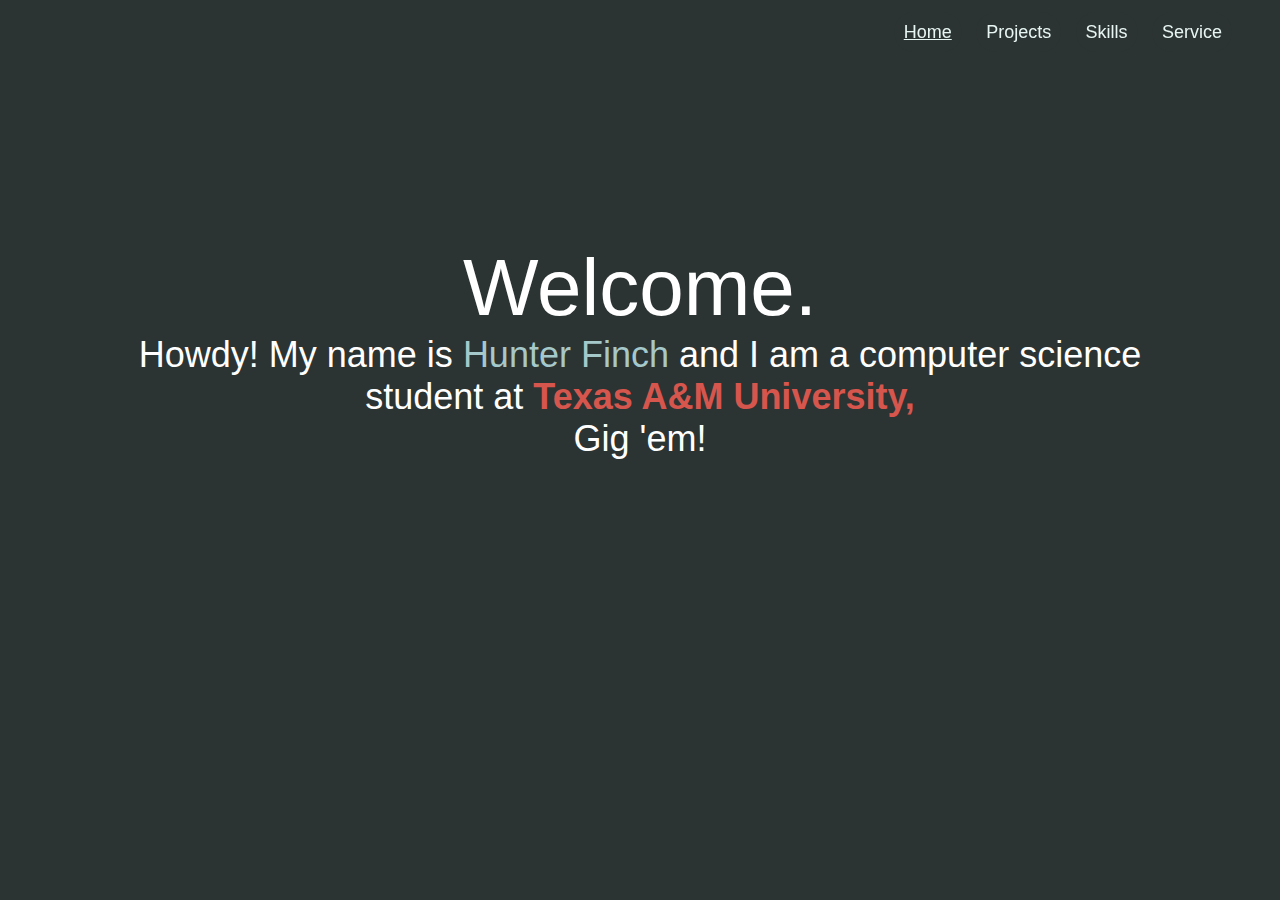
==== commit 7509642d: "for github" ====
--- a/index.html
+++ b/index.html
@@ -46,12 +46,9 @@
                 </ul>
 
             </nav>
-            <nav class="togglebutton">
+            <!-- <nav class="togglebutton">
                 <button class="toggle" onclick="toggleTheme()">Toggle!</button>
-                <!-- <ul class="toggle">
-                    <li><a href="#">Toggle!</a></li>
-                </ul> -->
-            </nav>
+            </nav> -->
         </div>
 
         <div class="about_wrapper">
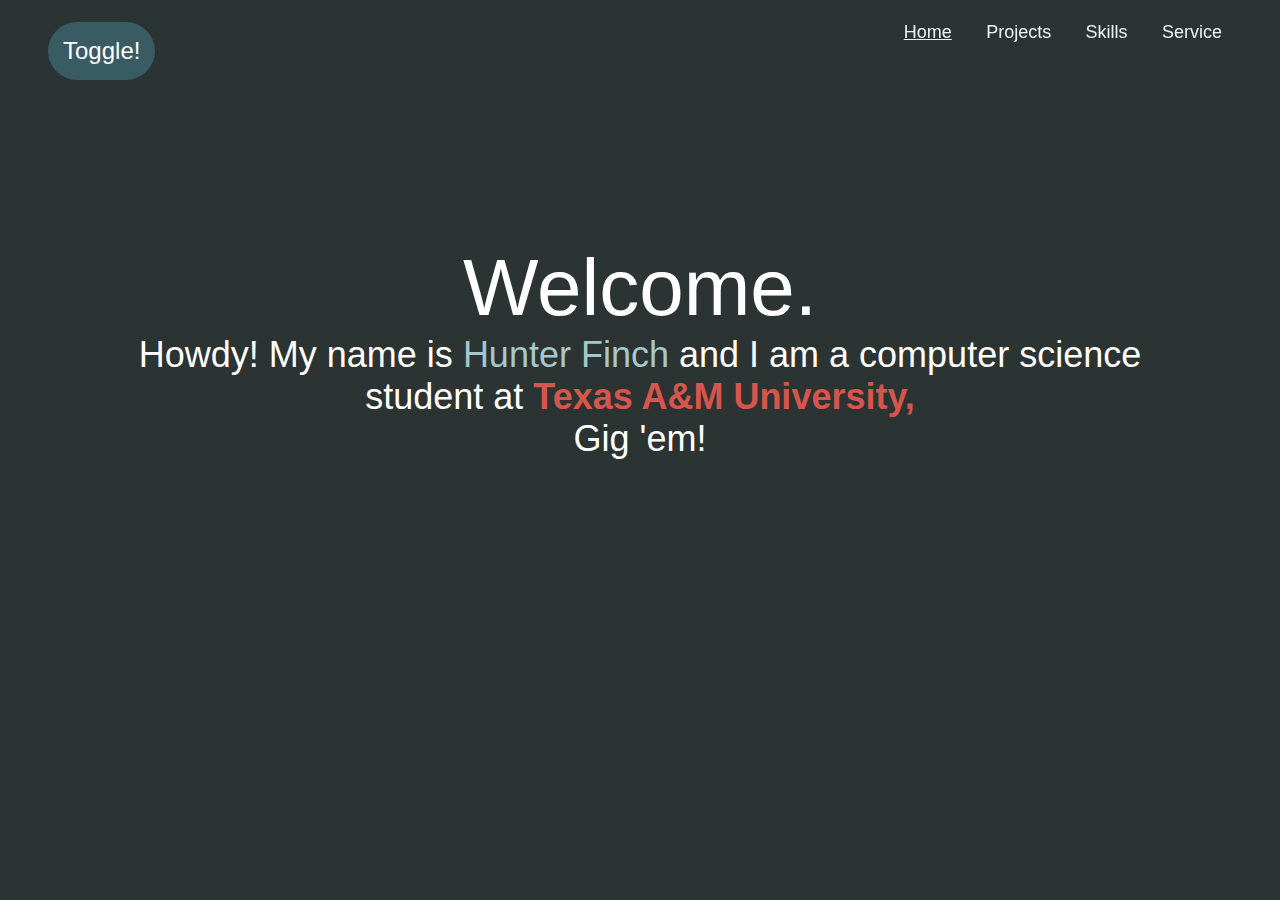
==== commit eef0189b: "update" ====
--- a/index.html
+++ b/index.html
@@ -7,31 +7,7 @@
     <meta name="viewport" content="width=device-width, initial-scale=1.0">
     <title>Hunter Finch - Home</title>
     <link href="styles.css" rel="stylesheet">
-    <!-- <link href="styles2.css" rel="stylesheet"> -->
-    <!-- <link rel="icon" type="image/x-icon" href="/images/favicon.ico"> -->
-    <script>
-        var theme = document.getElementsByTagName('link')[0];
-        theme.setAttribute('href', localStorage.getItem('css'));
 
-        function loadstyle() {
-            if (localStorage.getItem('css') == null) { // if no prev style, load default
-                theme.setAttribute('href', 'styles.css');
-            } else {
-                theme.setAttribute('href', localStorage.getItem('css'));
-            }
-        }
-
-        function toggleTheme() {
-            if (theme.getAttribute('href') == 'styles.css') {
-                localStorage.setItem("css", "styles2.css");
-                theme.setAttribute('href', localStorage.getItem("css"));
-            } else {
-                localStorage.setItem("css", "styles.css");
-                theme.setAttribute('href', localStorage.getItem("css"));
-            }
-        }
-        loadstyle(); // do right away
-    </script>
 </head>
 
 <body id="body">
@@ -46,9 +22,9 @@
                 </ul>
 
             </nav>
-            <!-- <nav class="togglebutton">
+            <nav class="togglebutton">
                 <button class="toggle" onclick="toggleTheme()">Toggle!</button>
-            </nav> -->
+            </nav>
         </div>
 
         <div class="about_wrapper">
--- a/styles.css
+++ b/styles.css
@@ -35,15 +35,12 @@
 
 .navbar {
     display: flex;
-    /* padding-top: 100px; */
 }
 
 .navnav {
-    /* position: relative; */
     position: fixed;
     display: flex;
     right: 0px;
-    /* left: 90%; */
     top: 6px;
     padding: 1em 3em;
     margin-bottom: 50px;
@@ -57,27 +54,22 @@
     right: 4em;
     text-decoration: none;
     text-transform: uppercase;
-    /* color: #A27B5C;  */
 }
 
 .togglebutton {
     position: fixed;
     display: flex;
     left: 0px;
-    /* left: 90%; */
     top: 6px;
     padding: 1em 3em;
     margin-bottom: 50px;
     margin-bottom: 0;
     z-index: 1;
-    /* font-size: xx-large; */
 }
 
 .toggle {
     text-decoration: none;
     text-transform: uppercase;
-    /* font-size: 50%; */
-    /* color: #DCD7C9; */
     color: #2C3333;
     background-color: #2C3333;
     padding: 15px;
@@ -93,11 +85,9 @@
 li {
     list-style: none;
     transition: all 0.4s;
-    /* margin-left: 1.5em; */
     margin-left: .8em;
     font-size: large;
     text-decoration: none;
-    /* text-transform: uppercase; */
     text-transform: none;
 }
 
@@ -114,7 +104,6 @@
 .navitems a {
     text-decoration: none;
     text-transform: uppercase;
-    /* color: #DCD7C9; */
     color: #E7F6F2;
     background-color: #2C3333;
     padding: 10px;
@@ -144,9 +133,7 @@
 }
 
 body {
-    /* background-color: #3F4E4F; */
     background-color: #2C3333;
-    /* color: #DCD7C9; */
     color: #E7F6F2;
 }
 
@@ -159,14 +146,8 @@
     color: white;
     display: flex;
     flex-direction: row;
-    /* margin-bottom: 100px; */
-    /* overflow-x: scroll;
-    overflow-y: hidden;
-    scroll-behavior: smooth; */
     transform: rotate(90deg) translateY(-100vh);
     transform-origin: top left;
-    /* padding-bottom: 100px; */
-    /* margin: 5%; */
 }
 
 .about_wrapper {
@@ -183,7 +164,6 @@
     position: absolute;
     scrollbar-width: none;
     -ms-overflow-style: none;
-    /* justify-content: center; */
 }
 
 .infopanel::before {
@@ -195,36 +175,16 @@
 
 .aboutpanel {
     flex: 1;
-    /* margin: 150px; */
-    /* margin-left: 50px;
-    margin-right: 50px; */
     margin: 120px 50px 0px;
     font-size: 30px;
     padding: 50px;
     border-radius: 50px;
     background-color: transparent;
     width: 100vw;
-    /* text-align: center; */
     justify-content: center;
-    /* margin-top: 5%; */
 }
 
 .intro {
-    /* font-size: xxx-large;
-    letter-spacing: 3px;
-    color: #E7F6F2;
-    height: 800px;
-    display: -webkit-flex;
-    display: flex;
-    -webkit-align-items: center;
-    align-items: center;
-    -webkit-justify-content: center;
-    justify-content: center;
-    padding-bottom: 100px;
-    padding-top: 100px;
-    flex-direction: column;
-    text-align: center;
-    margin: 0px 0px 100px; */
     justify-content: center;
     text-align: center;
     margin-top: 15%;
@@ -248,12 +208,10 @@
 }
 
 #part1id {
-    /* background-color: #2C3639; */
     background-color: #395B64;
     padding: 50px;
     padding-top: 20px;
     border-radius: 50px;
-    /* margin: 50px; */
     margin-top: 2%;
     text-align: center;
 }
@@ -264,13 +222,9 @@
 
 .pics {
     display: flex;
-    /* align-items: center; */
-    /* flex-direction: column; */
     width: 50%;
     height: 50%;
     align-content: center;
-    /* size: 50%; */
-    /* margin-top: 5%; */
 }
 
 .pics img {
@@ -283,20 +237,17 @@
 }
 
 .footer {
-    /* margin-right: 20%; */
     background-color: #395B64;
     padding: 3%;
     display: flex;
     flex-direction: column;
     text-align: center;
-    /* margin: auto; */
     align-items: center;
     justify-content: center;
     margin-top: 3%;
     border-radius: 50px;
     font-size: 100%;
     width: 100%;
-    /* padding: 15%; */
     margin: 0;
 }
 
@@ -360,7 +311,6 @@
 }
 
 .desc {
-    /* background-color: #2C3639; */
     background-color: #395B64;
     padding: 40px;
     padding-top: 20px;
@@ -373,7 +323,6 @@
     margin: auto;
     text-align: center;
     font-size: xx-large;
-    /* text-decoration: none; */
 }
 
 #resume {
@@ -399,8 +348,6 @@
 
 .elangs {
     background-color: #395B64;
-    /* display: flex; */
-    /* flex-direction: row; */
     margin: 0% 10% 30px;
     padding: 35px;
     border-radius: 100px;
@@ -470,7 +417,7 @@
     text-transform: none;
 }
 
-#servicebody {
+.servicebody {
     margin: 2% 10% 2%;
     background-color: #395B64;
     padding: 20px;
@@ -485,14 +432,8 @@
     color: white;
     display: flex;
     flex-direction: row;
-    /* margin-bottom: 100px; */
-    /* overflow-x: scroll;
-    overflow-y: hidden;
-    scroll-behavior: smooth; */
     transform: rotate(90deg) translateY(-100vh);
     transform-origin: top left;
-    /* padding-bottom: 100px; */
-    /* margin: 5%; */
 }
 
 .hor_bodyarea {
@@ -520,41 +461,31 @@
 
 .infopanel {
     flex: 1;
-    /* margin: 150px; */
-    /* margin-left: 50px;
-    margin-right: 50px; */
     margin: 120px 50px 0px;
     font-size: 30px;
     padding: 50px;
     border-radius: 50px;
     background-color: transparent;
-    /* text-align: center; */
 }
 
 #part1 {
-    /* background-color: #395B64; */
     background-color: transparent;
     width: 100vw;
-    /* padding: 40px; */
 }
 
 #part2 {
-    /* background-color: #395B64; */
     width: 100vw;
 }
 
 #part3 {
-    /* background-color: #395B64; */
     width: 100vw;
 }
 
 #part4 {
-    /* background-color: #395B64; */
     width: 100vw;
 }
 
 #part5 {
-    /* background-color: #395B64; */
     width: 100vw;
 }
 
@@ -563,13 +494,11 @@
 }
 
 #impactlink {
-    /* color: #A5C9CA; */
     text-decoration: none;
     color: #E7F6F2;
 }
 
 #revolink {
-    /* color: #A5C9CA; */
     text-decoration: none;
     color: #E7F6F2;
 }
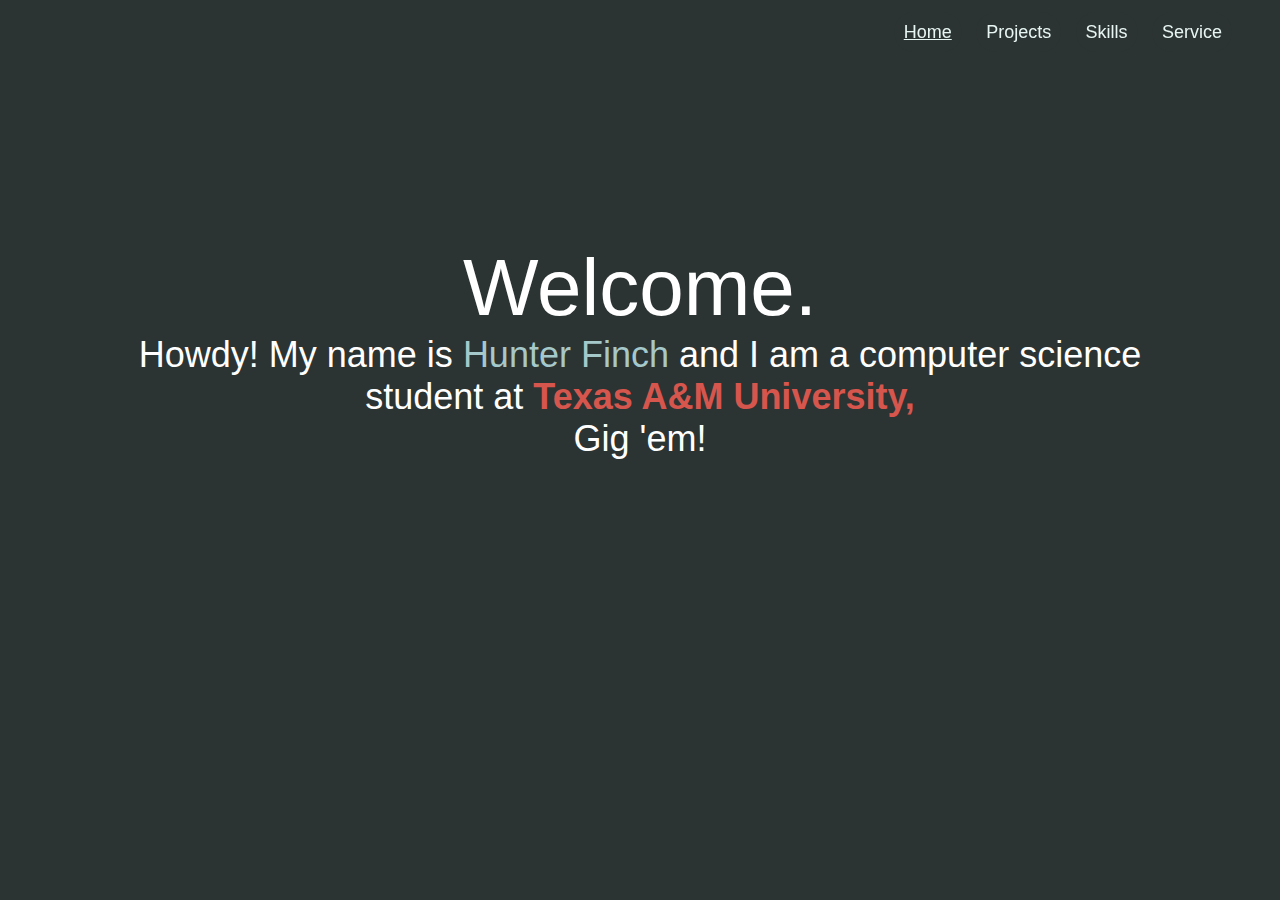
==== commit 8e04439e: "updated files" ====
--- a/index.html
+++ b/index.html
@@ -22,9 +22,7 @@
                 </ul>
 
             </nav>
-            <nav class="togglebutton">
-                <button class="toggle" onclick="toggleTheme()">Toggle!</button>
-            </nav>
+            
         </div>
 
         <div class="about_wrapper">
@@ -46,12 +44,12 @@
                     <div class="part1" id="part1id" role="article">
                         <h3>About Me</h3>
                         <p id="aboutmeid">
-                            Ever since I was young, I have been captivated by technology and its ability to make my life easier. Now I have reached the point in my life where I get to create software to fascinate others. Through my learning experiences, I have gotten to see how
-                            programs can take in simple data, and turn that into something useful - something that makes you say "woah that was cool". My education experiences have given me a mere glimpse of the power of data and algorithms, yet I understand
-                            I have hardly scratched the surface. Although I am not certain, I am currently interested in <a href="https://en.wikipedia.org/wiki/Machine_learning" target="_blank" id="MLlink">machine learning</a>                            and the endless opportunities that it can create. I am currently looking for an internship in software engineering to develop my technical skills, as well as refine my personal interest to choose a field of study to pursue
+                            Ever since I was young, I have been captivated by technology and its ability to make my life easier. Now I have 
+                            reached the point in my life where I get to create software to fascinate others. 
+                            I am currently looking for an internship in software engineering to develop my technical skills, as well as refine my personal interest to choose a field of study to pursue
                             full-time.
-                            <br><br> Apart from coding, I enjoy listening to music and anything outdoors (especially at the same). I hope to one day travel all across the world and visit the <a href="https://www.harpersbazaar.com/culture/travel-dining/g7171/most-beautiful-places-in-the-world/"
-                                target="_blank" id="MLlink">most beautiful places on earth</a>.
+                            <br><br> Apart from coding, I enjoy listening to music and anything outdoors (especially at the same). 
+                            I hope to one day travel all across the world and explore the most beautiful places on earth.
                         </p>
                     </div>
 
--- a/styles.css
+++ b/styles.css
@@ -410,6 +410,16 @@
 
 #bottomhalf li {
     flex: 1;
+    margin-bottom: 20px;
+}
+
+#middlehalf {
+    display: flex;
+    flex-direction: row;
+}
+
+#middlehalf li {
+    flex: 1;
 }
 
 .tools li {
